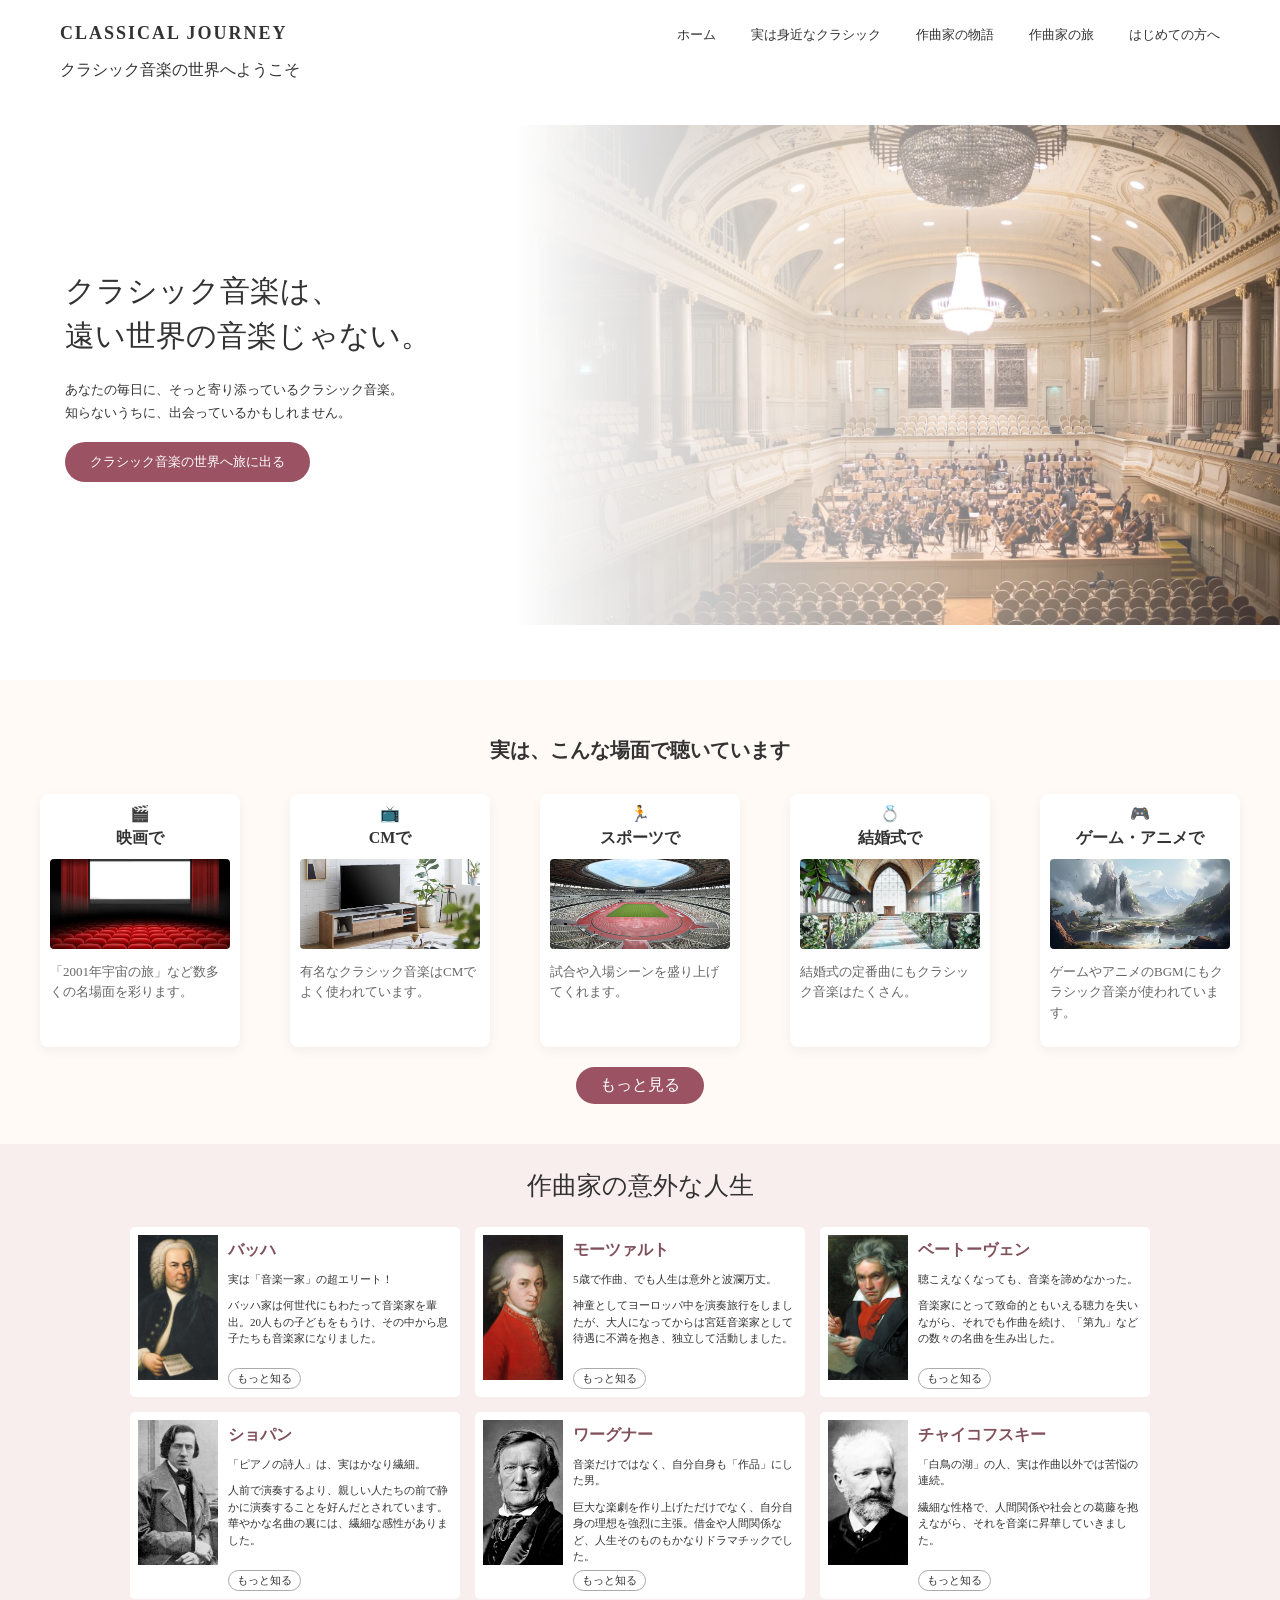
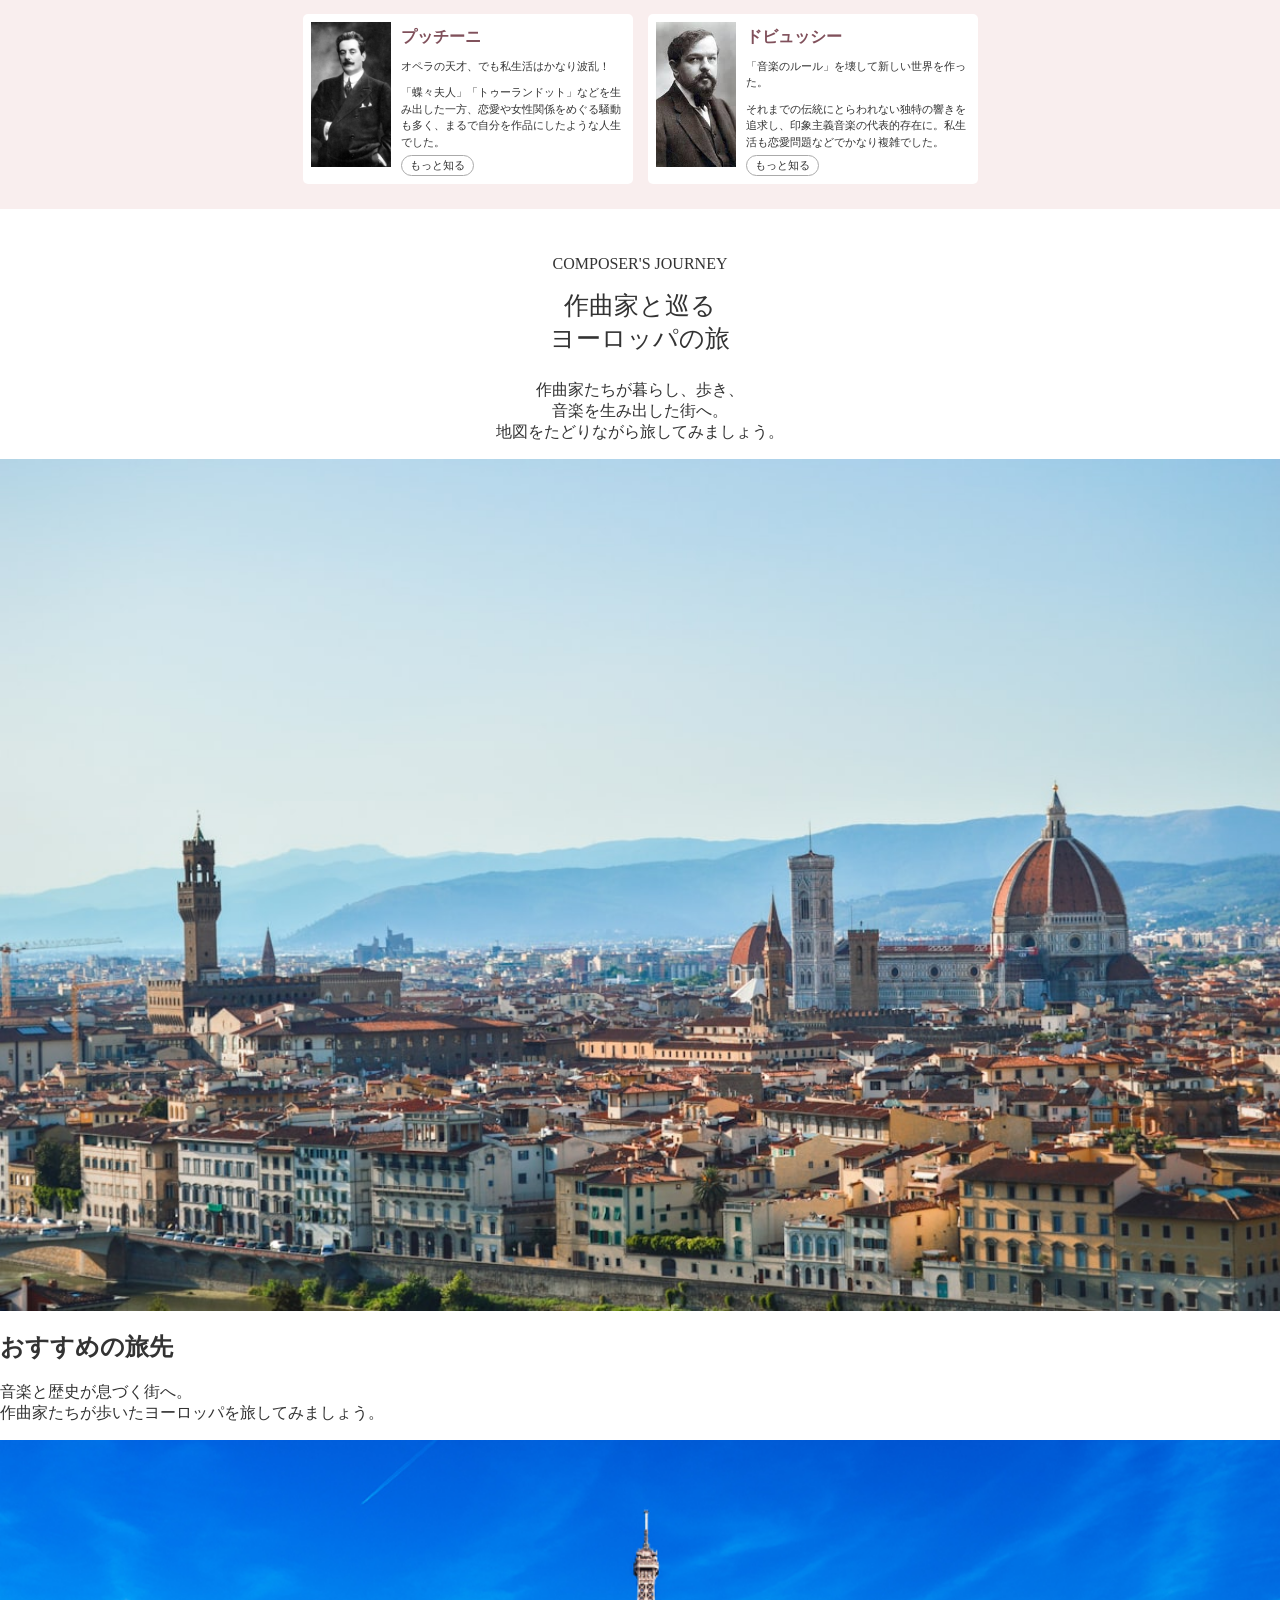
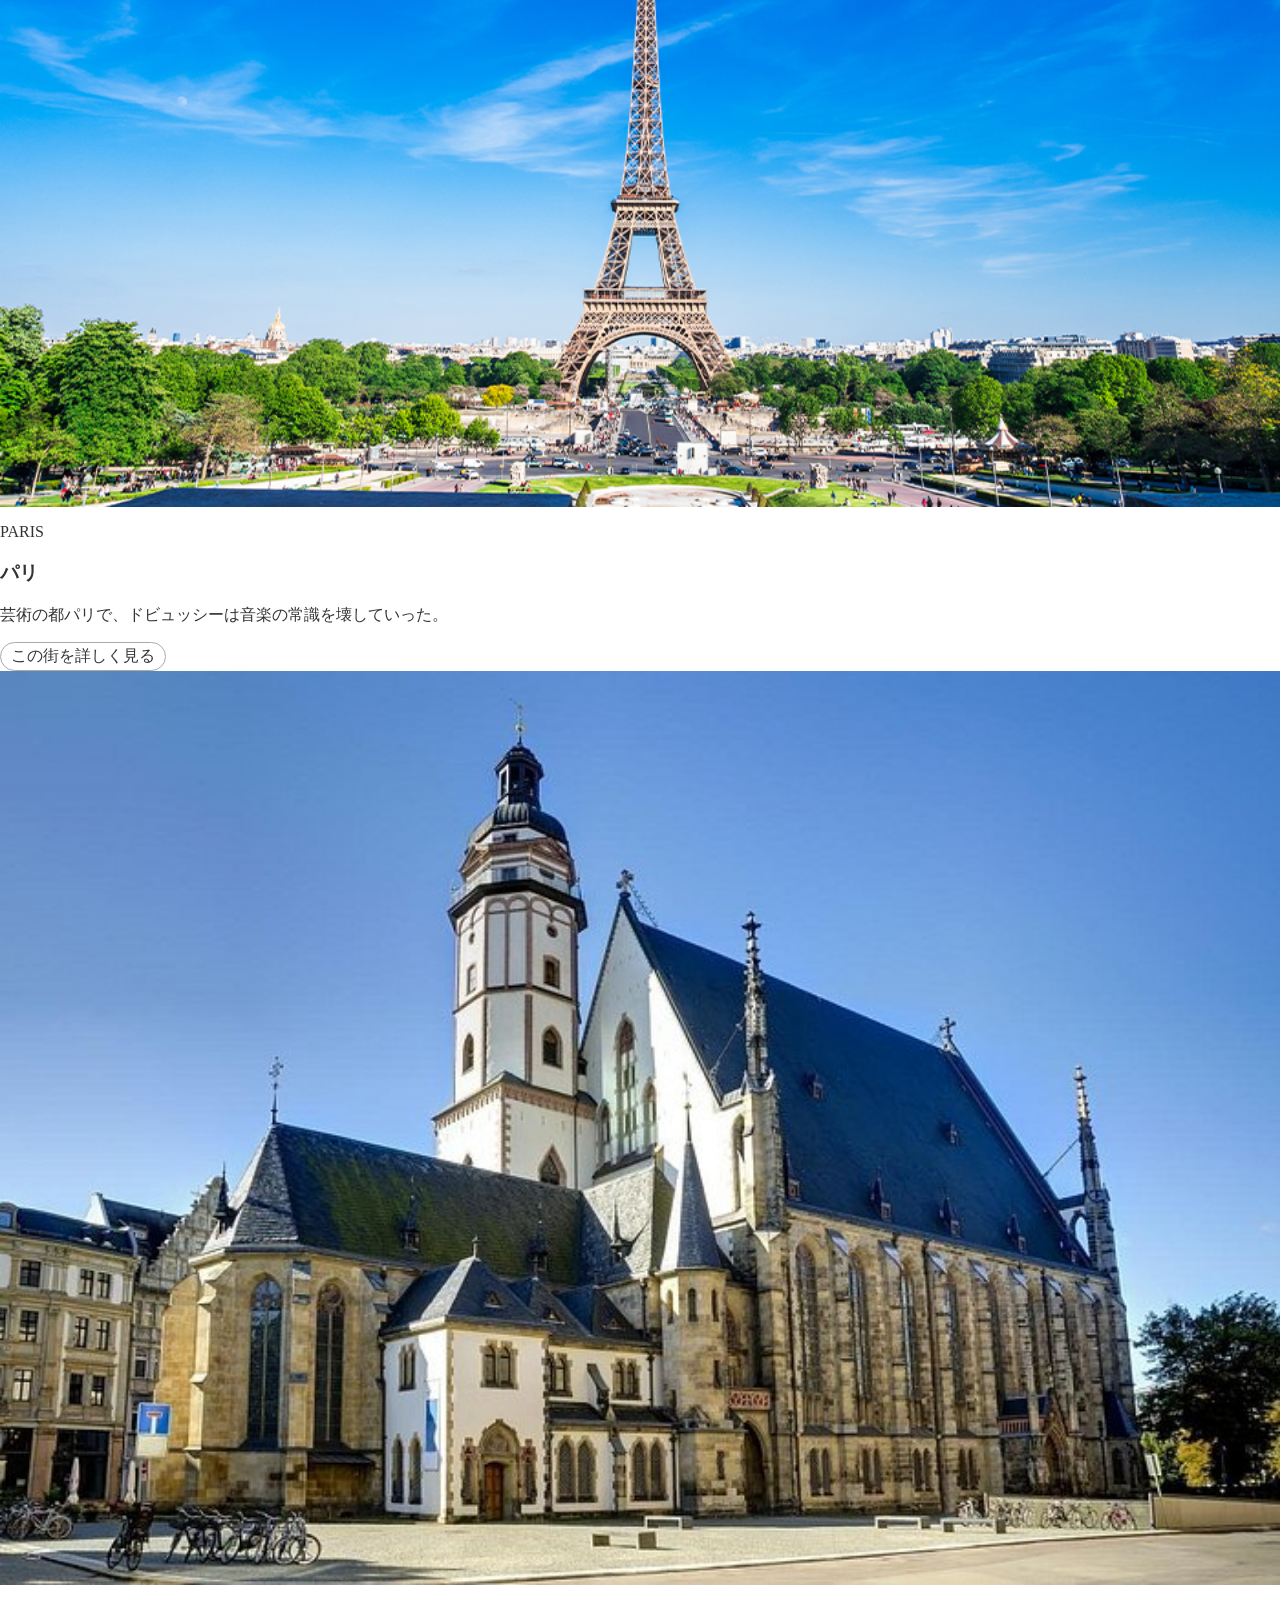
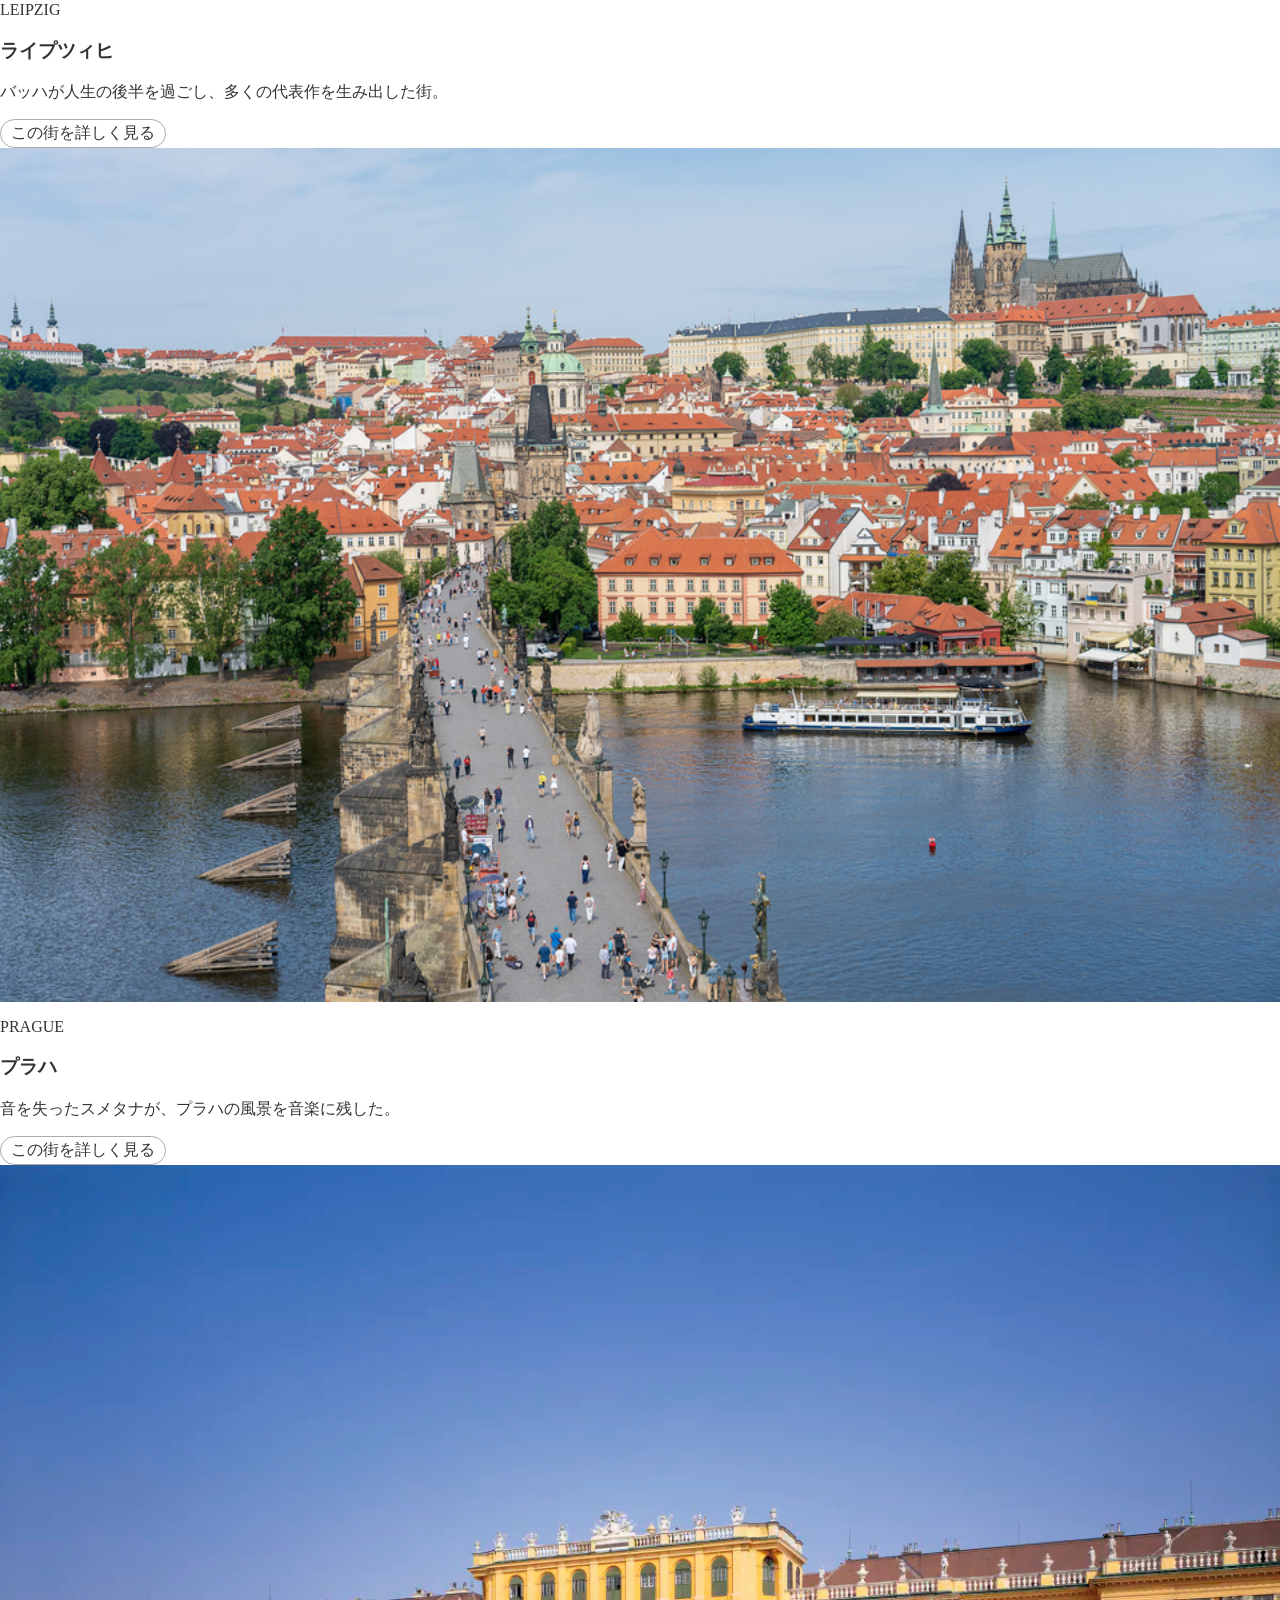
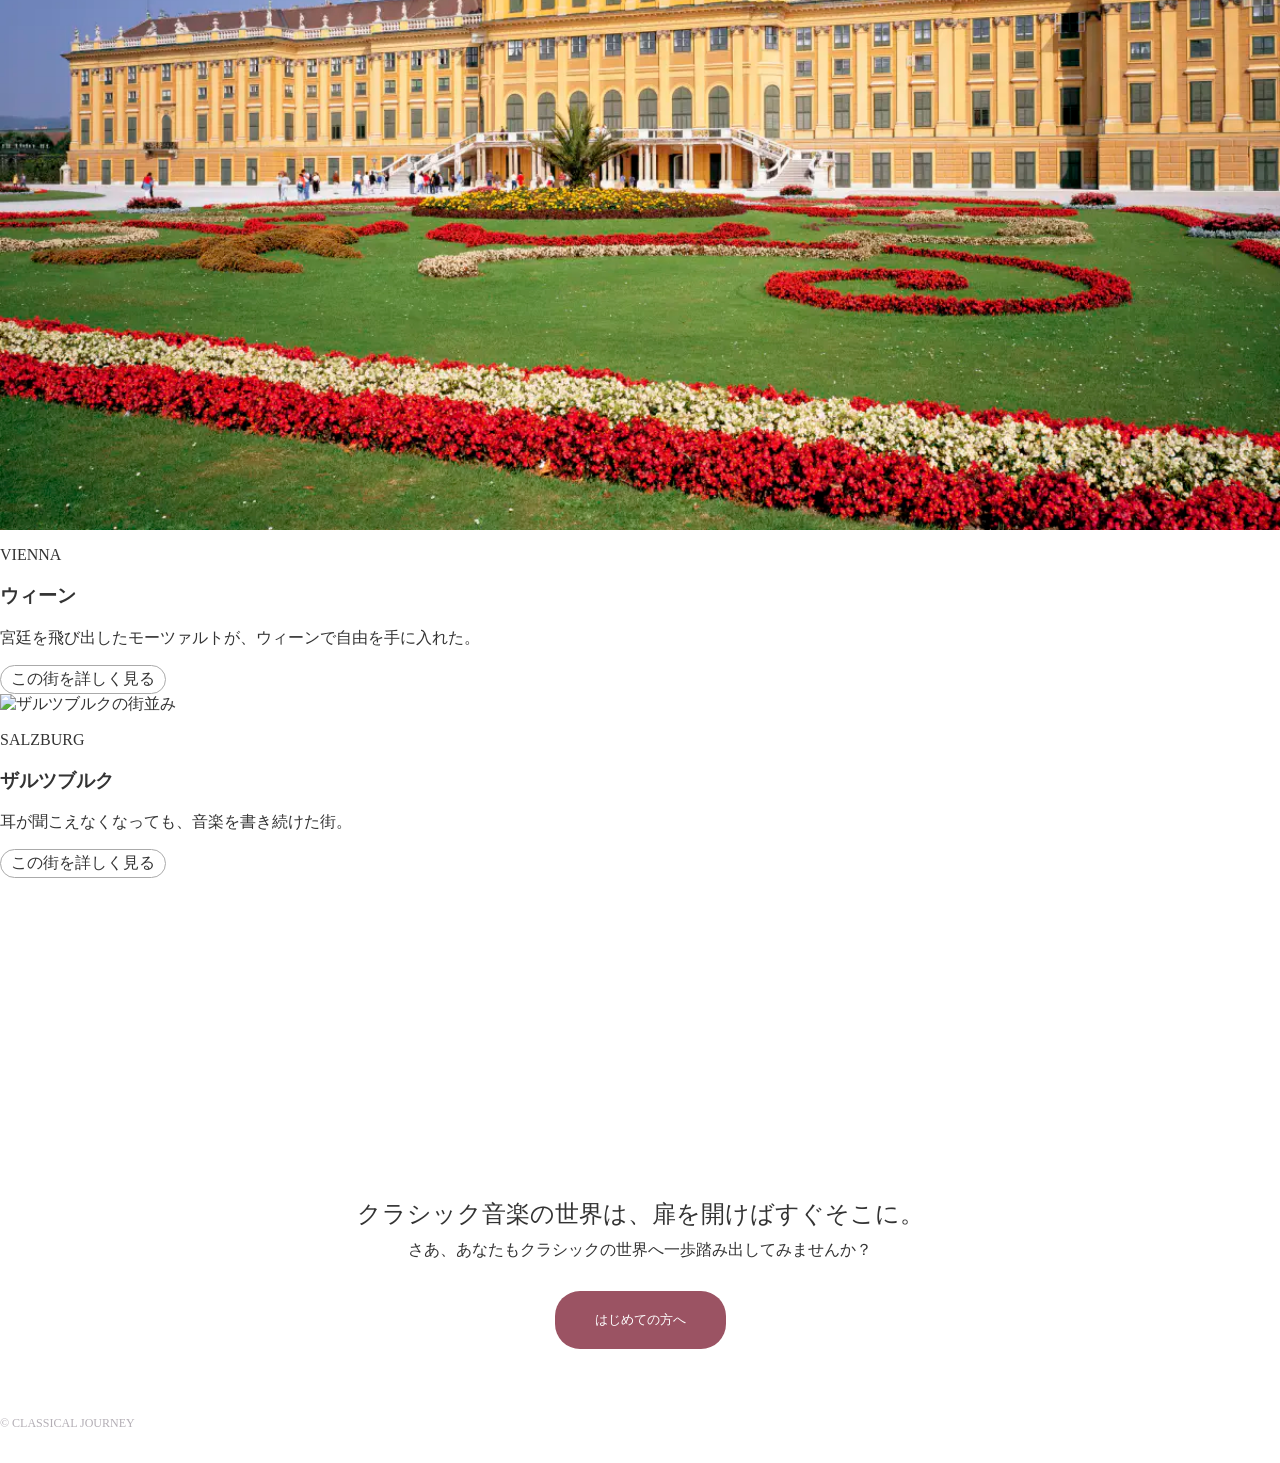
==== index.html @ 16505d79 "作曲家と巡るヨーロッパの旅画像挿入" ====
<!DOCTYPE html>
<html lang="ja">

<head>
  <meta charset="utf-8">
  <title>CLASSICAL JOURNEY</title>
  <link rel="stylesheet" href="stylesheet.css">
</head>

<body>
 
<header>
  <div class="logo">
    <h1>CLASSICAL JOURNEY</h1>
    <p>クラシック音楽の世界へようこそ</p>
  </div>

  <nav>
    <ul>
      <li>ホーム</li>
      <li>実は身近なクラシック</li>
      <li>作曲家の物語</li>
      <li>作曲家の旅</li>
      <li>はじめての方へ</li>
    </ul>
  </nav>
</header>
 
<main>
  <section class="hero">
    <div class="hero-content">
      <div class="hero-text">
        <h2>クラシック音楽は、<br>遠い世界の音楽じゃない。</h2>
        <p>あなたの毎日に、そっと寄り添っているクラシック音楽。<br>知らないうちに、出会っているかもしれません。</p>
        <button>クラシック音楽の世界へ旅に出る</button>
      </div>
      <img src="image/orchestra.jpg" alt="クラシックのイメージ画像" class="hero-image">
    </div>
  </section>
</main>

<section class="scene-section">
  <h2 class="section-title">実は、こんな場面で聴いています</h2>
  <div class="card-container">
    <div class="scene-card">
      <div class="card-icon">🎬</div>
      <h3 class="card-title">映画で</h3>
      <img src="image/movie.jpg" alt="映画の画像" class="card-img">
      <p class="card-text">「2001年宇宙の旅」など数多くの名場面を彩ります。</p>
    </div>

    <div class="scene-card">
      <div class="card-icon">📺</div>
      <h3 class="card-title">CMで</h3>
      <img src="image/cm.jpg" alt="CMの画像" class="card-img">
      <p class="card-text">有名なクラシック音楽はCMでよく使われています。</p>
    </div>

    <div class="scene-card">
      <div class="card-icon">🏃</div>
      <h3 class="card-title">スポーツで</h3>
      <img src="image/sports.jpg" alt="スポーツの画像" class="card-img">
      <p class="card-text">試合や入場シーンを盛り上げてくれます。</p>
    </div>

    <div class="scene-card">
      <div class="card-icon">💍</div>
      <h3 class="card-title">結婚式で</h3>
      <img src="image/wedding.jpg" alt="結婚式の画像" class="card-img">
      <p class="card-text">結婚式の定番曲にもクラシック音楽はたくさん。</p>
    </div>

    <div class="scene-card">
      <div class="card-icon">🎮</div>
      <h3 class="card-title">ゲーム・アニメで</h3>
      <img src="image/game.jpg" alt="ゲームの画像" class="card-img">
      <p class="card-text">ゲームやアニメのBGMにもクラシック音楽が使われています。</p>
    </div>
  </div>

  <div class="more-button">
    <a href="#">もっと見る</a>
  </div>
</section>

<section class="composer">
  <h2>作曲家の意外な人生</h2>
  <div class="composer-list">
    <div class="composer-card">
      <img src="image/J.S.Bach.jpg" alt="バッハ">
      <div class="composer-text">
        <h3>バッハ</h3>
        <p>実は「音楽一家」の超エリート！</p>
        <p>バッハ家は何世代にもわたって音楽家を輩出。20人もの子どもをもうけ、その中から息子たちも音楽家になりました。</p>
        <a href="#" class="btn">もっと知る</a>
      </div>
    </div>

    <div class="composer-card">
      <img src="image/mozart.jpg" alt="モーツァルト">
      <div class="composer-text">
        <h3>モーツァルト</h3>
        <p>5歳で作曲、でも人生は意外と波瀾万丈。</p>
        <p>神童としてヨーロッパ中を演奏旅行をしましたが、大人になってからは宮廷音楽家として待遇に不満を抱き、独立して活動しました。</p>
        <a href="#" class="btn">もっと知る</a>
      </div>
    </div>

    <div class="composer-card">
      <img src="image/beethoven.jpg" alt="ベートーヴェン">
      <div class="composer-text">
        <h3>ベートーヴェン</h3>
        <p>聴こえなくなっても、音楽を諦めなかった。</p>
        <p>音楽家にとって致命的ともいえる聴力を失いながら、それでも作曲を続け、「第九」などの数々の名曲を生み出した。</p>
        <a href="#" class="btn">もっと知る</a>
      </div>
    </div>

    <div class="composer-card">
      <img src="image/chopin.jpg" alt="ショパン">
      <div class="composer-text">
        <h3>ショパン</h3>
        <p>「ピアノの詩人」は、実はかなり繊細。</p>
        <p>人前で演奏するより、親しい人たちの前で静かに演奏することを好んだとされています。華やかな名曲の裏には、繊細な感性がありました。</p>
        <a href="#" class="btn">もっと知る</a>
      </div>
    </div>

    <div class="composer-card">
      <img src="image/wagner.jpg" alt="ワーグナー">
      <div class="composer-text">
        <h3>ワーグナー</h3>
        <p>音楽だけではなく、自分自身も「作品」にした男。</p>
        <p>巨大な楽劇を作り上げただけでなく、自分自身の理想を強烈に主張。借金や人間関係など、人生そのものもかなりドラマチックでした。</p>
        <a href="#" class="btn">もっと知る</a>
      </div>
    </div>

    <div class="composer-card">
      <img src="image/tchaikovsky.jpg" alt="チャイコフスキー">
      <div class="composer-text">
        <h3>チャイコフスキー</h3>
        <p>「白鳥の湖」の人、実は作曲以外では苦悩の連続。</p>
        <p>繊細な性格で、人間関係や社会との葛藤を抱えながら、それを音楽に昇華していきました。</p>
        <a href="#" class="btn">もっと知る</a>
      </div>
    </div>

    <div class="composer-card">
      <img src="image/puccini.jpg" alt="プッチーニ">
      <div class="composer-text">
        <h3>プッチーニ</h3>
        <p>オペラの天才、でも私生活はかなり波乱！</p>
        <p>「蝶々夫人」「トゥーランドット」などを生み出した一方、恋愛や女性関係をめぐる騒動も多く、まるで自分を作品にしたような人生でした。</p>
        <a href="#" class="btn">もっと知る</a>
      </div>
    </div>

    <div class="composer-card">
      <img src="image/debussy.jpg" alt="ドビュッシー">
      <div class="composer-text">
        <h3>ドビュッシー</h3>
        <p>「音楽のルール」を壊して新しい世界を作った。</p>
        <p>それまでの伝統にとらわれない独特の響きを追求し、印象主義音楽の代表的存在に。私生活も恋愛問題などでかなり複雑でした。</p>
        <a href="#" class="btn">もっと知る</a>
      </div>
    </div>
  </div>
</section>

<section id ="journey" class="journey">
  <div class="journey-heading">
    <p class="section-label">COMPOSER'S JOURNEY</p>
    <h2>作曲家と巡る<br>ヨーロッパの旅</h2>
    <p class="journey-introduction">作曲家たちが暮らし、歩き、<br>音楽を生み出した街へ。<br>地図をたどりながら旅してみましょう。</p>
  </div>
</section>

<section class="recommend">
  <div class="recommend-heading">
    <div class="heading-decoration">
      <img src="image/europe.jpg" alt="ヨーロッパの街並み">
      <h2>おすすめの旅先</h2>
      <p class="section-description">音楽と歴史が息づく街へ。<br>作曲家たちが歩いたヨーロッパを旅してみましょう。</p>
    </div>
  </div>
</section>

<section class="destination-cards">
  <div class="travel-card">
    <div class="travel-image">
      <img src="image/paris.jpg" alt="パリの街並み">
      <div class="travel-content">
        <p class="city-en">PARIS</p>
        <h3>パリ</h3>
        <p class="travel-description">芸術の都パリで、ドビュッシーは音楽の常識を壊していった。</p>
        <a href="#" class="btn">この街を詳しく見る</a>
      </div>
    </div>
  </div>

  <div class="travel-card">
    <div class="travel-image">
      <img src="image/leipzig.jpg" alt="ライプツィヒの街並み">
      <div class="travel-content">
        <p class="city-en">LEIPZIG</p>
        <h3>ライプツィヒ</h3>
        <p class="travel-description">バッハが人生の後半を過ごし、多くの代表作を生み出した街。</p>
        <a href="#" class="btn">この街を詳しく見る</a>
      </div>
    </div>
  </div>

  <div class="travel-card">
    <div class="travel-image">
      <img src="image/prague.jpg" alt="プラハの街並み">
      <div class="travel-content">
        <p class="city-en">PRAGUE</p>
        <h3>プラハ</h3>
        <p class="travel-description">音を失ったスメタナが、プラハの風景を音楽に残した。</p>
        <a href="#" class="btn">この街を詳しく見る</a>
      </div>
    </div>
  </div>

  <div class="travel-card">
    <div class="travel-image">
      <img src="image/vienna.jpg" alt="ウィーンの街並み">
      <div class="travel-content">
        <p class="city-en">VIENNA</p>
        <h3>ウィーン</h3>
        <p class="travel-description">宮廷を飛び出したモーツァルトが、ウィーンで自由を手に入れた。</p>
        <a href="#" class="btn">この街を詳しく見る</a>
      </div>
    </div>
  </div>

  <div class="travel-card">
    <div class="travel-image">
      <img src="image/salzburg.jpg" alt="ザルツブルクの街並み">
      <p class="city-en">SALZBURG</p>
      <h3>ザルツブルク</h3>
      <p class="travel-description">耳が聞こえなくなっても、音楽を書き続けた街。</p>
      <a href="#" class="btn">この街を詳しく見る</a>
    </div>
  </div>
</section>


<section class="last-message">
  <h2>クラシック音楽の世界は、扉を開けばすぐそこに。</h2>
  <p>さあ、あなたもクラシックの世界へ一歩踏み出してみませんか？</p>
  <button>はじめての方へ</button>
</section>

<footer>
  <p>©︎ CLASSICAL JOURNEY</p>
</footer>
</body>
</html>
---- stylesheet.css ----
* {
  box-sizing: border-box;
}

body {
  margin: 0;
  color: #333;
  font-family: "Yu Mincho","Hiragino Mincho ProN",serif;
  background-color:#fff;
}

img {
  width: 100%;
  display: block;
}

bottom {
  cursor: pointer;
  font-family: inherit;
}

header {
  height: 70px;
  padding: 0 60px;
  display: flex;
  align-items: center;
  justify-content: space-between;
  background-color: #fff;
  }

.logo h1 {
  margin: 0;
  padding-top: 50px;
  font-size: 18px;
  letter-spacing: 2px;
  }


.logp p {
  margin: 3px 0 0;
  font-size: 10px;
}

nav ul {
  display: flex;
  gap: 35px;
  margin: 0;
  padding: 0;
  list-style: none;
}

nav li {
  font-size: 13px;
}

.hero {
  min-height: 290px;
  padding: 55px 65px;
  background-image: url("orchestra.jpg");
  background-size: cover;
  background-position: center;
}

.hero-content {
  display: flex;
  align-items: center;
  gap: 30px;
}

.hero-text {
  flex: 0 0 420px;
}

.hero-image {
  width: 920px;
  height: 500px;
  flex-shrink: 0;
  object-fit: cover;
  /* 四角形に戻す */
  -webkit-mask-image: linear-gradient(to left, rgba(0,0,0,1), rgba(0,0,0,0));
  mask-image: linear-gradient(to left, rgba(0,0,0,1), rgba(0,0,0,0));
}

.hero-text h2 {
  margin: 0 0 20px;
  font-size: 30px;
  line-height: 1.5;
  font-weight: normal;
}

.hero-text p {
  font-size: 13px;
  line-height: 1.8;
}

.hero button {
  margin-top: 5px;
  padding: 11px 25px;
  border: none;
  border-radius: 25px;
  color: white;
  background-color: #9b5363;
}

.section-title{
  text-align: center;
}

.scene-section {
  background-color: #fffaf5;
  padding: 40px 20px;
  text-align: center;
}

.section-title {
  font-size: 20px;
  color: #333;
  margin-bottom: 30px;
}

.btn {
  padding: 3px 10px;
  color: #333;
  display: inline-block;
  border: 1px solid #aaa;
  border-radius: 20px;
  background-color: white;
  text-decoration: none;
  cursor: pointer;
}

.card-container {
  writing-mode: horizontal-tb;
  display: flex;
  justify-content: space-between;
  gap: 15px;
  max-width: 1200px;
  margin: 0 auto 0 auto;
}

.scene-card {
  background-color: #ffffff;
  border-radius: 8px;
  padding: 10px;
  margin-bottom: 0;
  box-sizing: border-box;
  box-shadow: 0 4px 12px rgba(0,0,0,0.05);
  flex: 1;
  max-width: 200px;
  text-align: center;
}

.card-img {
  height: 90px;
  object-fit: cover;
  border-radius: 4px;
  margin: 10px 0;
}

.card-title {
  font-size: 16px;
  font-weight: bold;
  color: #333333;
  margin: 5px 0;
}

.card-text {
  font-size: 13px;
  color: #666666;
  text-align: left;
  line-height: 1.6;
}

.more-button {
  text-align: center;
  margin-top: 20px;
}

.more-button a {
  display: inline-block;
  padding: 8px 24px;
  color: white;
  background-color: #9b5363;
  border-radius: 20px;
  text-decoration: none;
  cursor: pointer;
}

.composer {
  padding: 25px 30px;
  background-color: #f9eeee;
}

.composer h2 {
  margin: 0 0 25px;
  text-align: center;
  font-size: 25px;
  font-weight: normal;
}

.composer-list {
  display: flex;
  justify-content: center;
  gap: 15px;
  flex-wrap: wrap;
}

.composer-card {
  width: 330px;
  min-height: 170px;
  padding: 8px;
  display: flex;
  gap: 10px;
  background-color: white;
  border-radius: 5px;
  box-sizing: border-box;
}

.composer-text {
  flex: 1;
  min-width: 0;
  display: flex;
  flex-direction: column;
}

.composer-text .btn {
  margin-top: auto;
  padding: 2px 8px;
  font-size: 11px;
  width: fit-content;
}

.composer-card img {
  width: 80px;
  height: 145px;
  object-fit: cover; 
  flex-shrink: 0; 
}

.composer-card h3 {
  margin: 5px 0;
  color: #80505b;
  font-size: 16px;
}

.composer-card p {
  margin: 5px 0;
  font-size: 11px;
  line-height: 1.5;
}

.journey-card{
  width: 220px;
  height:120px;
  object-fit: cover;
  display: block;
  margin: 0 auto 10px;
  border-radius: 50%;
}

.journey-list {
  display: flex;
  justify-content: center;
  gap: 15px;
  flex-wrap: wrap;
}

.composer-card button {
  padding: 5px 15px;
  border: 1px solid #aaa;
  border-radius: 20px;
  background-color: white;
  cursor: pointer;
}

.journey-list {
  display: flex;
  gap: 20px;
  flex-wrap: wrap;
  justify-content: center;
}

.journey-card {
  width: 220px;
  padding: 12px;
  border-radius: 0;
  background: transparent;
  text-align: center;
  box-shadow: none;
}

.journey {
  text-align: center;
  padding-top: 30px;
}

.journey h2 {
  font-size: 25px;
  font-weight: normal;
  margin: 0 0 25px;
}

.journey-card h3 {
  font-size: 12px;
  font-weight: normal;
  margin: 0 0 8px;
}

.journey-img {
  width: 180px;
  height: 180px;
  object-fit: cover;
  border-radius: 50%;
  border: 3px solid #caa98b;
  display: block;
  margin:0 auto 12px;
}

.last-message {
  min-height: 160px;
  padding: 200px 60px 25px;
  margin-top: 120px;
  display: flex;
  flex-direction: column;
  align-items: center;
  justify-content: center;
  gap: 10px;
}

.last-message h2 {
  margin: 0;
  font-size: 24px;
  font-weight: normal;
  text-align: center;
}

.last-message p {
  margin: 0;
  font-size: 16px;
  text-align: center;
}

.last-message button {
  margin-top: 20px;
  padding: 20px 40px;
  border: none;
  border-radius: 25px;
  color: white;
  background-color: #9b5363;
  cursor: pointer;
}

footer img {
  width: 125px;
}

footer p {
  color: #b3aeb5;
  font-size: 12px;
}

footer {
  padding-top: 30px;
  padding-bottom: 20px;
}

.clear {
  clear: left;
}
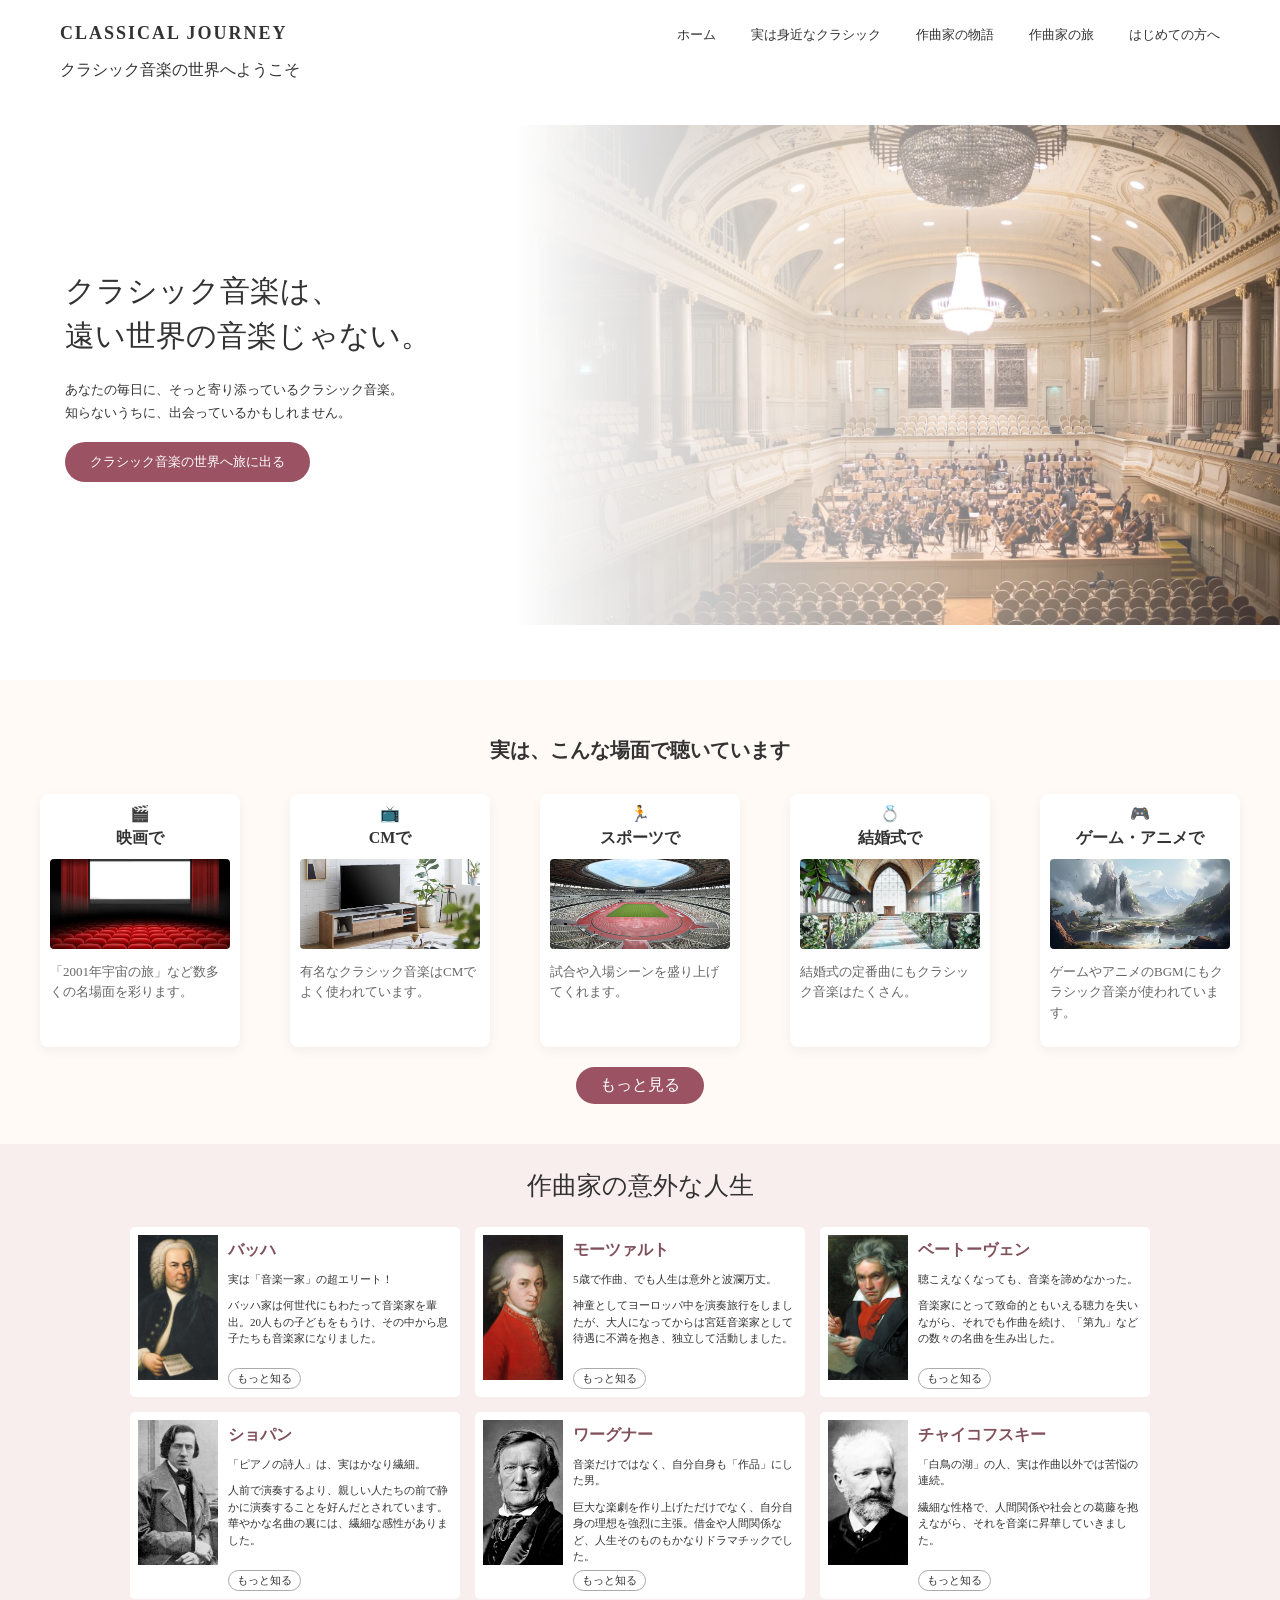
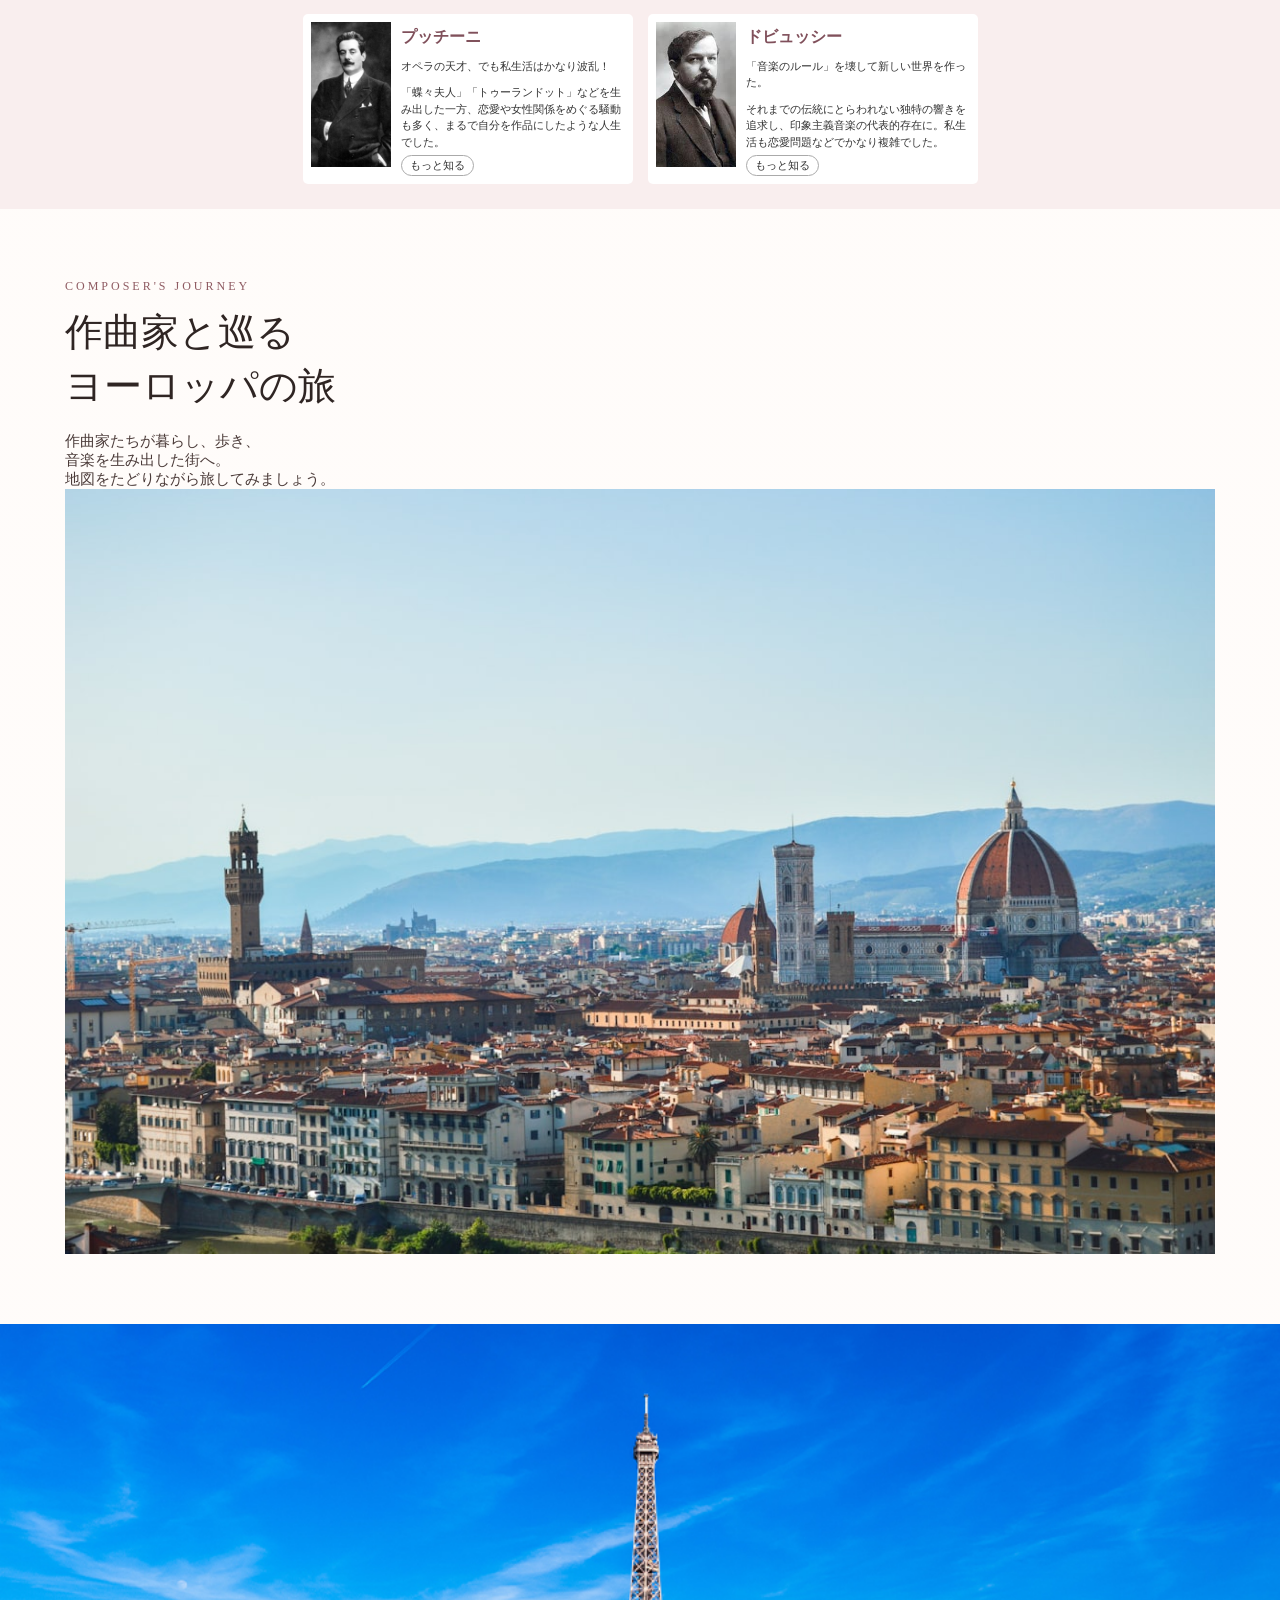
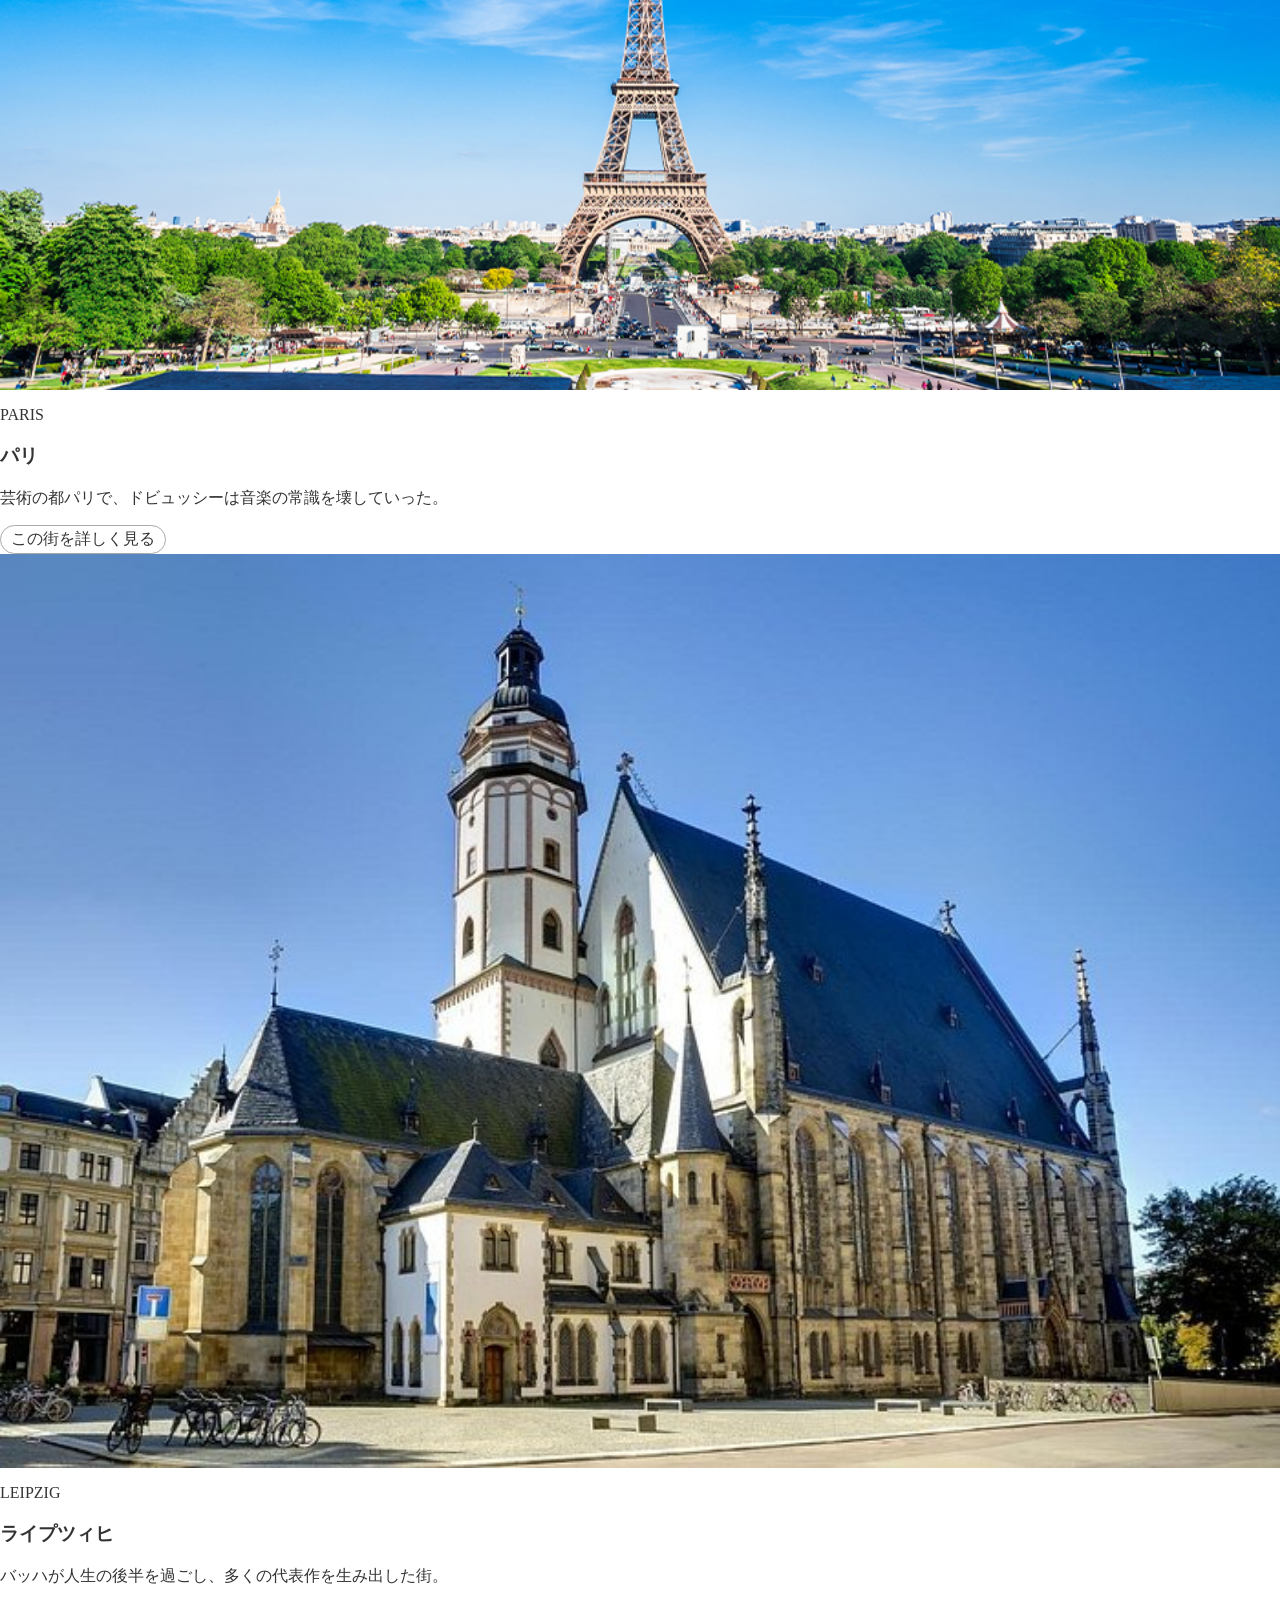
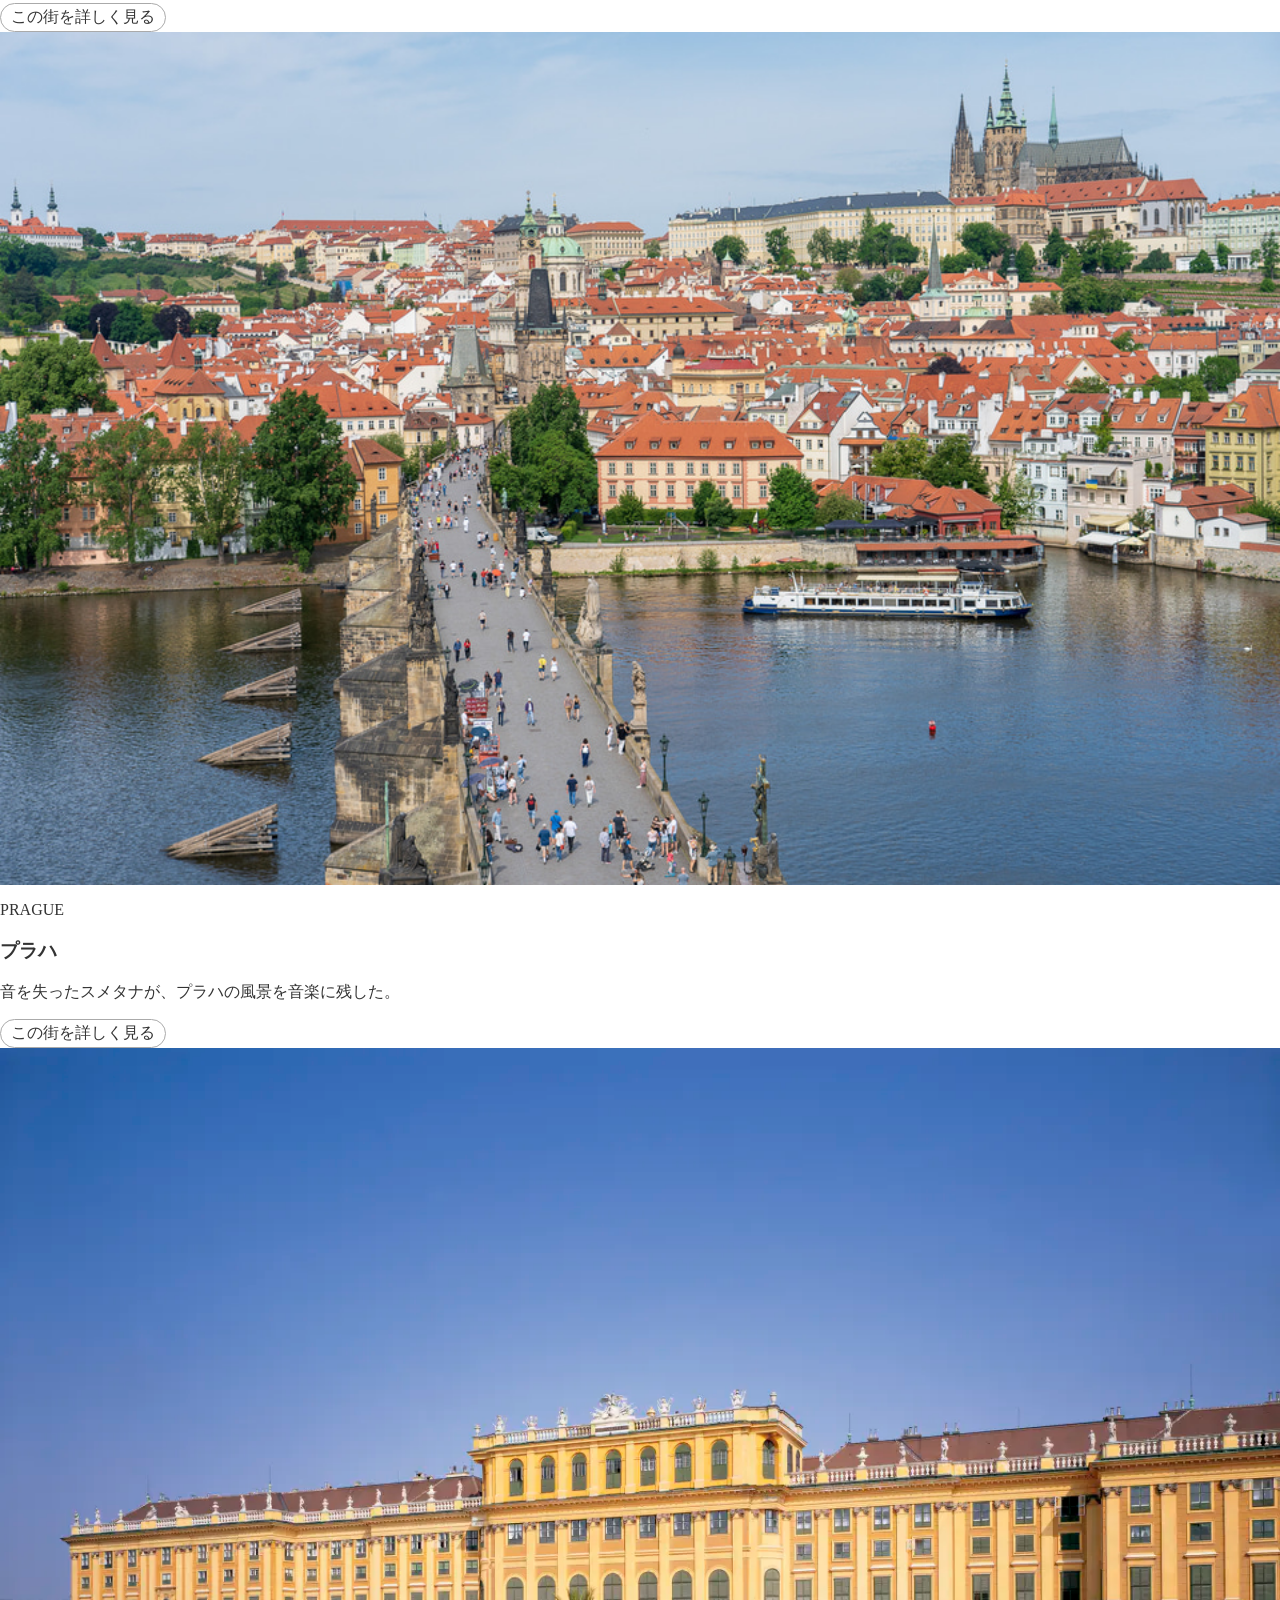
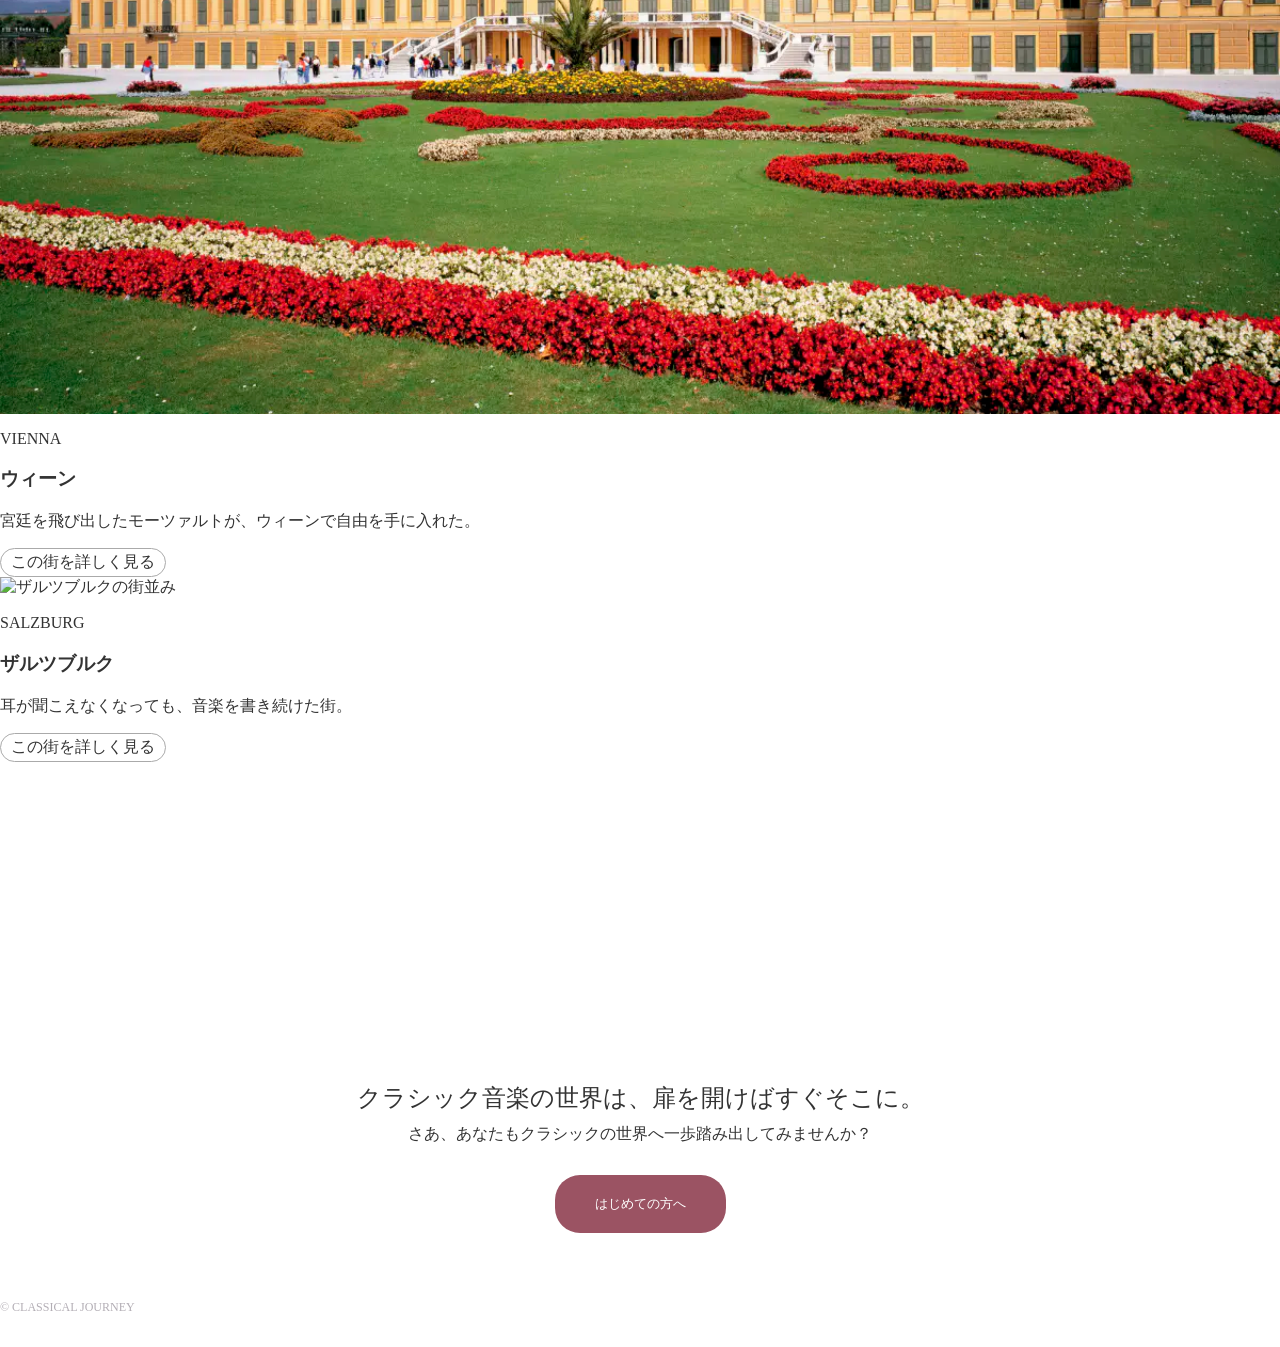
==== commit 63a2e807: "作曲家と巡るヨーロッパの旅CSS変更" ====
--- a/index.html
+++ b/index.html
@@ -172,18 +172,15 @@
   <div class="journey-heading">
     <p class="section-label">COMPOSER'S JOURNEY</p>
     <h2>作曲家と巡る<br>ヨーロッパの旅</h2>
-    <p class="journey-introduction">作曲家たちが暮らし、歩き、<br>音楽を生み出した街へ。<br>地図をたどりながら旅してみましょう。</p>
-  </div>
-</section>
-
-<section class="recommend">
-  <div class="recommend-heading">
-    <div class="heading-decoration">
-      <img src="image/europe.jpg" alt="ヨーロッパの街並み">
-      <h2>おすすめの旅先</h2>
-      <p class="section-description">音楽と歴史が息づく街へ。<br>作曲家たちが歩いたヨーロッパを旅してみましょう。</p>
-    </div>
-  </div>
+    <p class="journey-introduction">
+      作曲家たちが暮らし、歩き、<br>
+      音楽を生み出した街へ。<br>
+      地図をたどりながら旅してみましょう。
+    </p>
+  </div>
+  
+  <img src="image/europe.jpg" alt="ヨーロッパの街並み">
+</div>
 </section>
 
 <section class="destination-cards">
--- a/stylesheet.css
+++ b/stylesheet.css
@@ -249,22 +249,6 @@
   line-height: 1.5;
 }
 
-.journey-card{
-  width: 220px;
-  height:120px;
-  object-fit: cover;
-  display: block;
-  margin: 0 auto 10px;
-  border-radius: 50%;
-}
-
-.journey-list {
-  display: flex;
-  justify-content: center;
-  gap: 15px;
-  flex-wrap: wrap;
-}
-
 .composer-card button {
   padding: 5px 15px;
   border: 1px solid #aaa;
@@ -273,47 +257,61 @@
   cursor: pointer;
 }
 
-.journey-list {
-  display: flex;
-  gap: 20px;
-  flex-wrap: wrap;
-  justify-content: center;
-}
-
-.journey-card {
-  width: 220px;
-  padding: 12px;
-  border-radius: 0;
-  background: transparent;
-  text-align: center;
-  box-shadow: none;
-}
-
 .journey {
-  text-align: center;
-  padding-top: 30px;
-}
-
-.journey h2 {
-  font-size: 25px;
+  position: relative;
+  padding: 70px 65px;
+  background: linear-gradient(
+    rgba(255, 248, 243,0.45),
+    rgba(255,248,243,0.45)
+  );
+}
+
+.journey-content {
+  display: flex;
+  align-items: center;
+  justify-content: space-between;
+  gap: 40px;
+  max-width: 1200px;
+  margin: 0 auto;
+}
+
+.journey-heading {
+  flex: 1;
+  position: relative;
+  z-index: 1;
+  max-width: 520px;
+}
+
+.section-label{
+  margin: 0 0 12px;
+  font-size: 12px;
+  letter-spacing: 3px;
+  color: #8f5b62;
+}
+
+.journey-heading h2 {
+  margin: 0 0 18px;
+  font-size: clamp(28px, 3vw, 42px);
+  line-height: 1.4;
   font-weight: normal;
-  margin: 0 0 25px;
-}
-
-.journey-card h3 {
-  font-size: 12px;
-  font-weight: normal;
-  margin: 0 0 8px;
-}
-
-.journey-img {
-  width: 180px;
-  height: 180px;
+  color: #2f2523;
+}
+
+.journey-introduction{
+  margin: 0;
+  font-size: 15px;
+  line-size: 1.9;
+  color: #4b3b39;
+}
+
+.journey-visual {
+  flex: 1;
+  max-width: 520px;
+  height: 360px;
   object-fit: cover;
-  border-radius: 50%;
-  border: 3px solid #caa98b;
+  border-radius: 18px;
+  box-shadow: 0 16px 30px rgba(0,0,0,0.12)
   display: block;
-  margin:0 auto 12px;
 }
 
 .last-message {
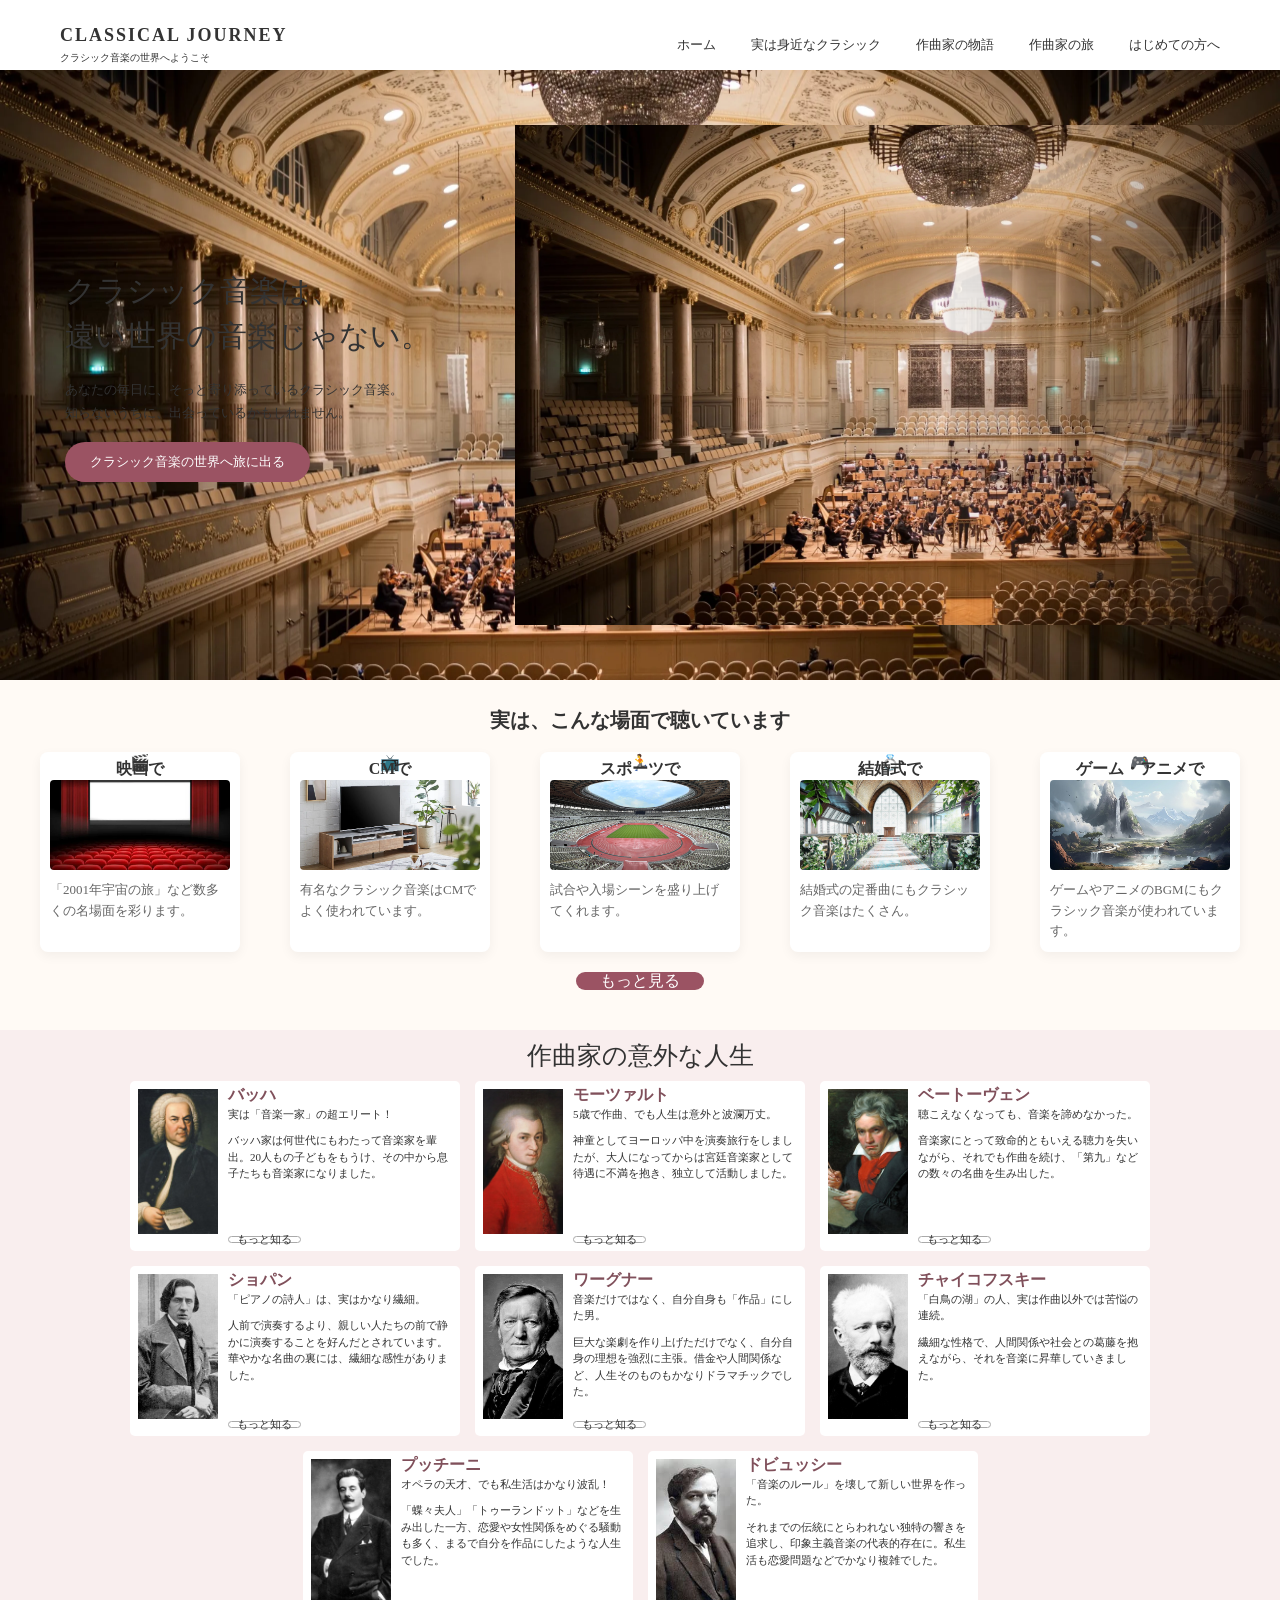
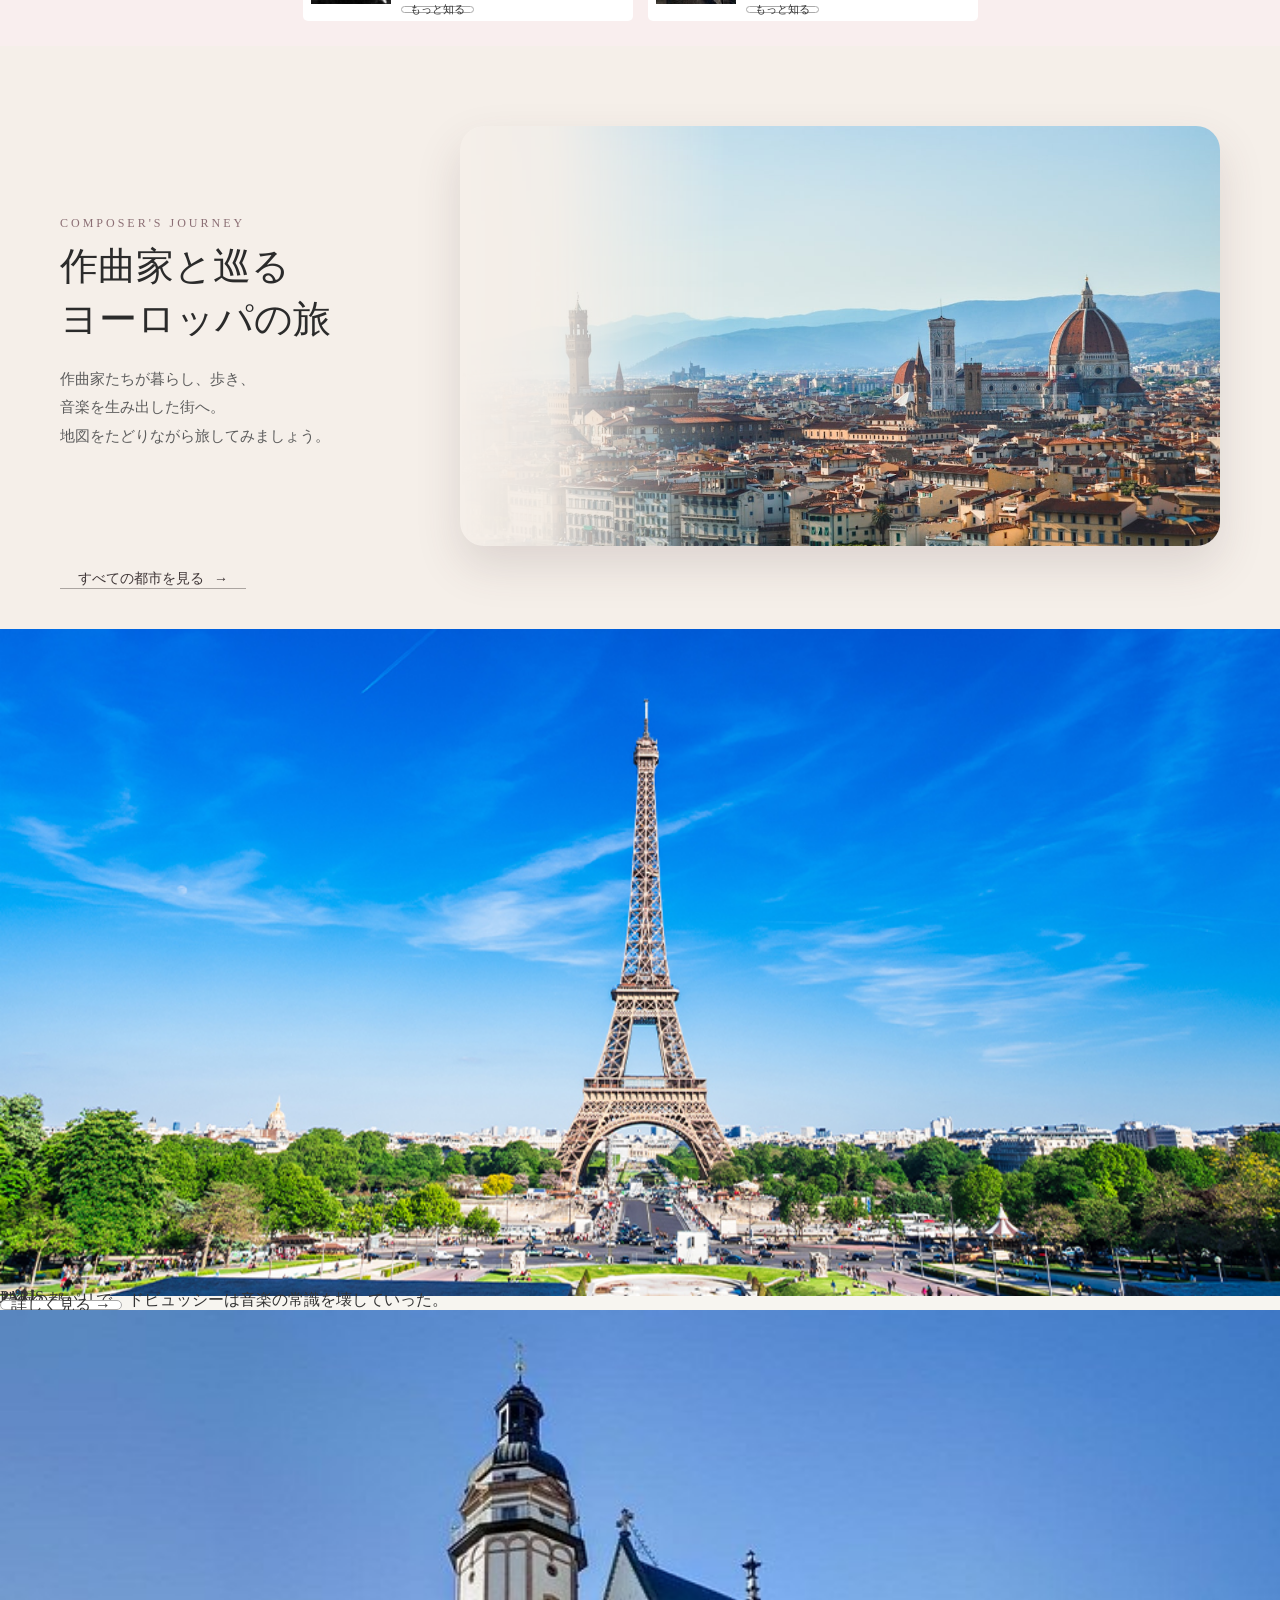
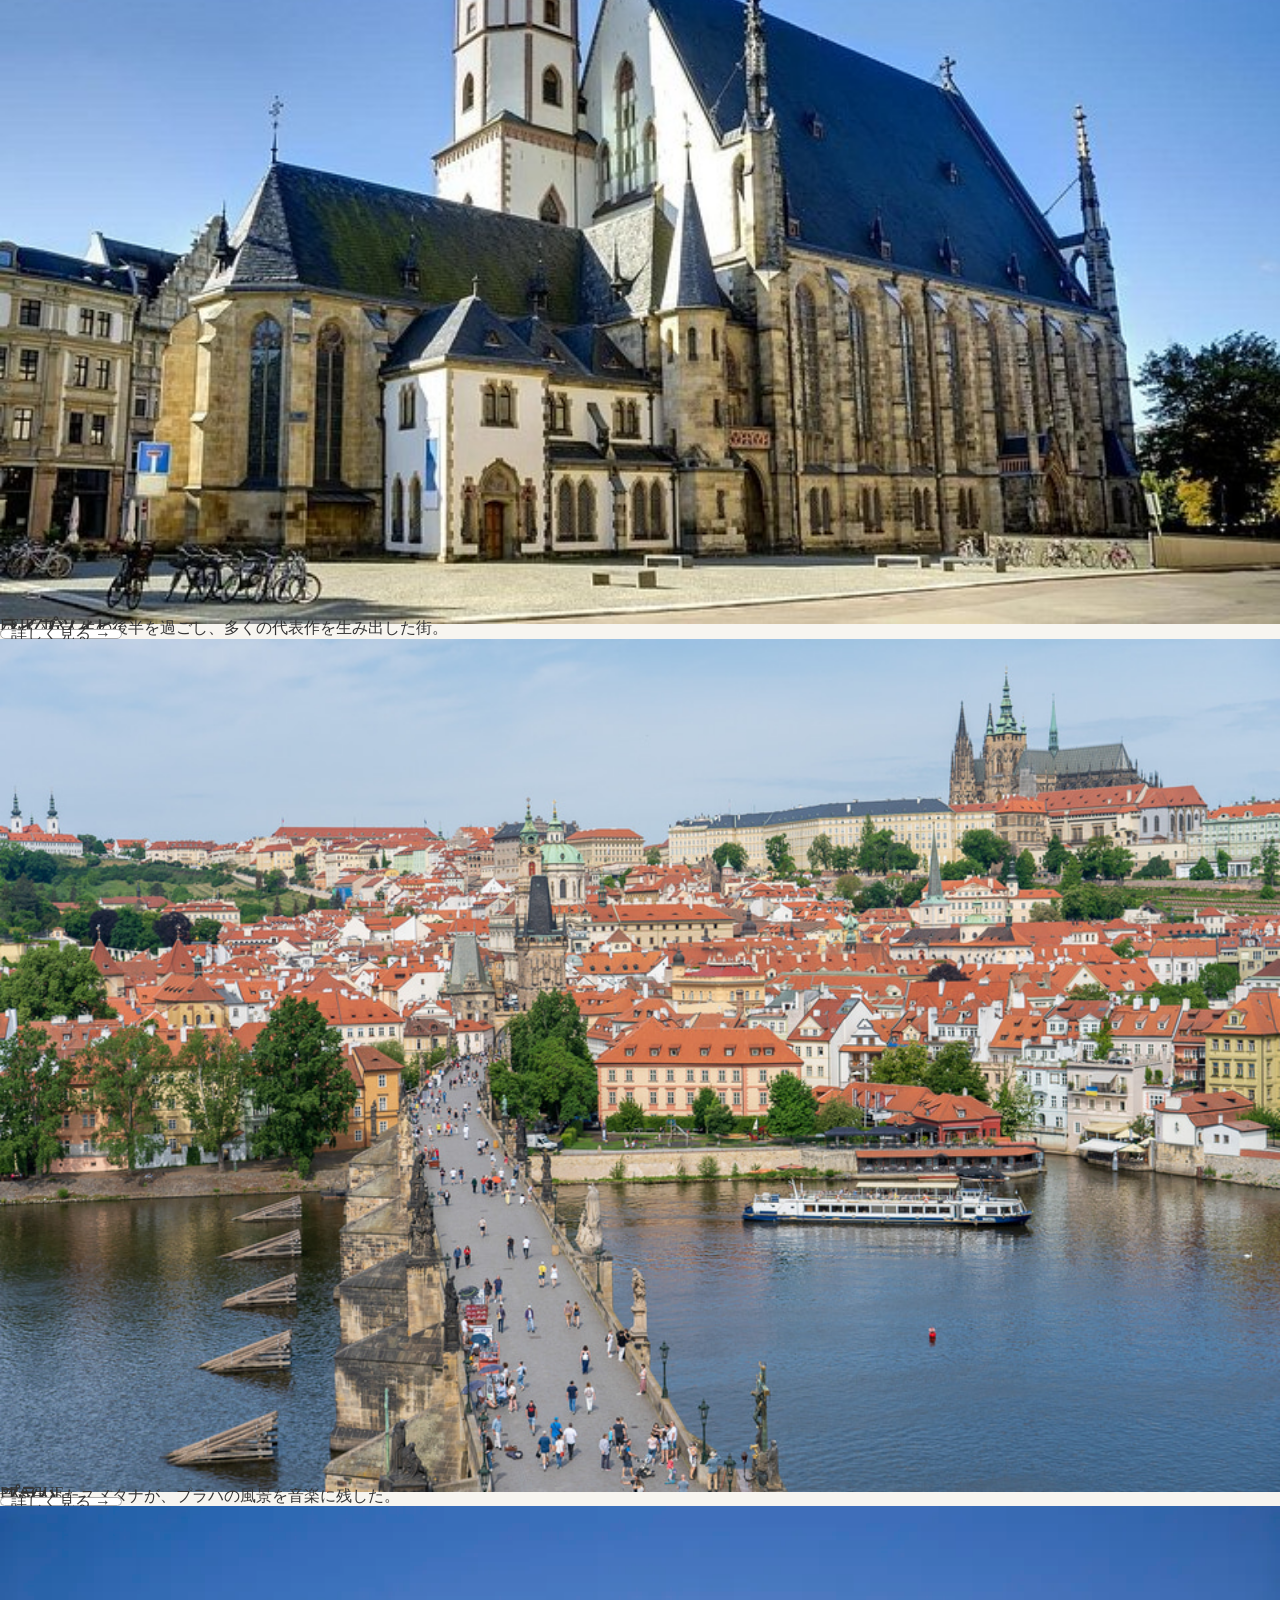
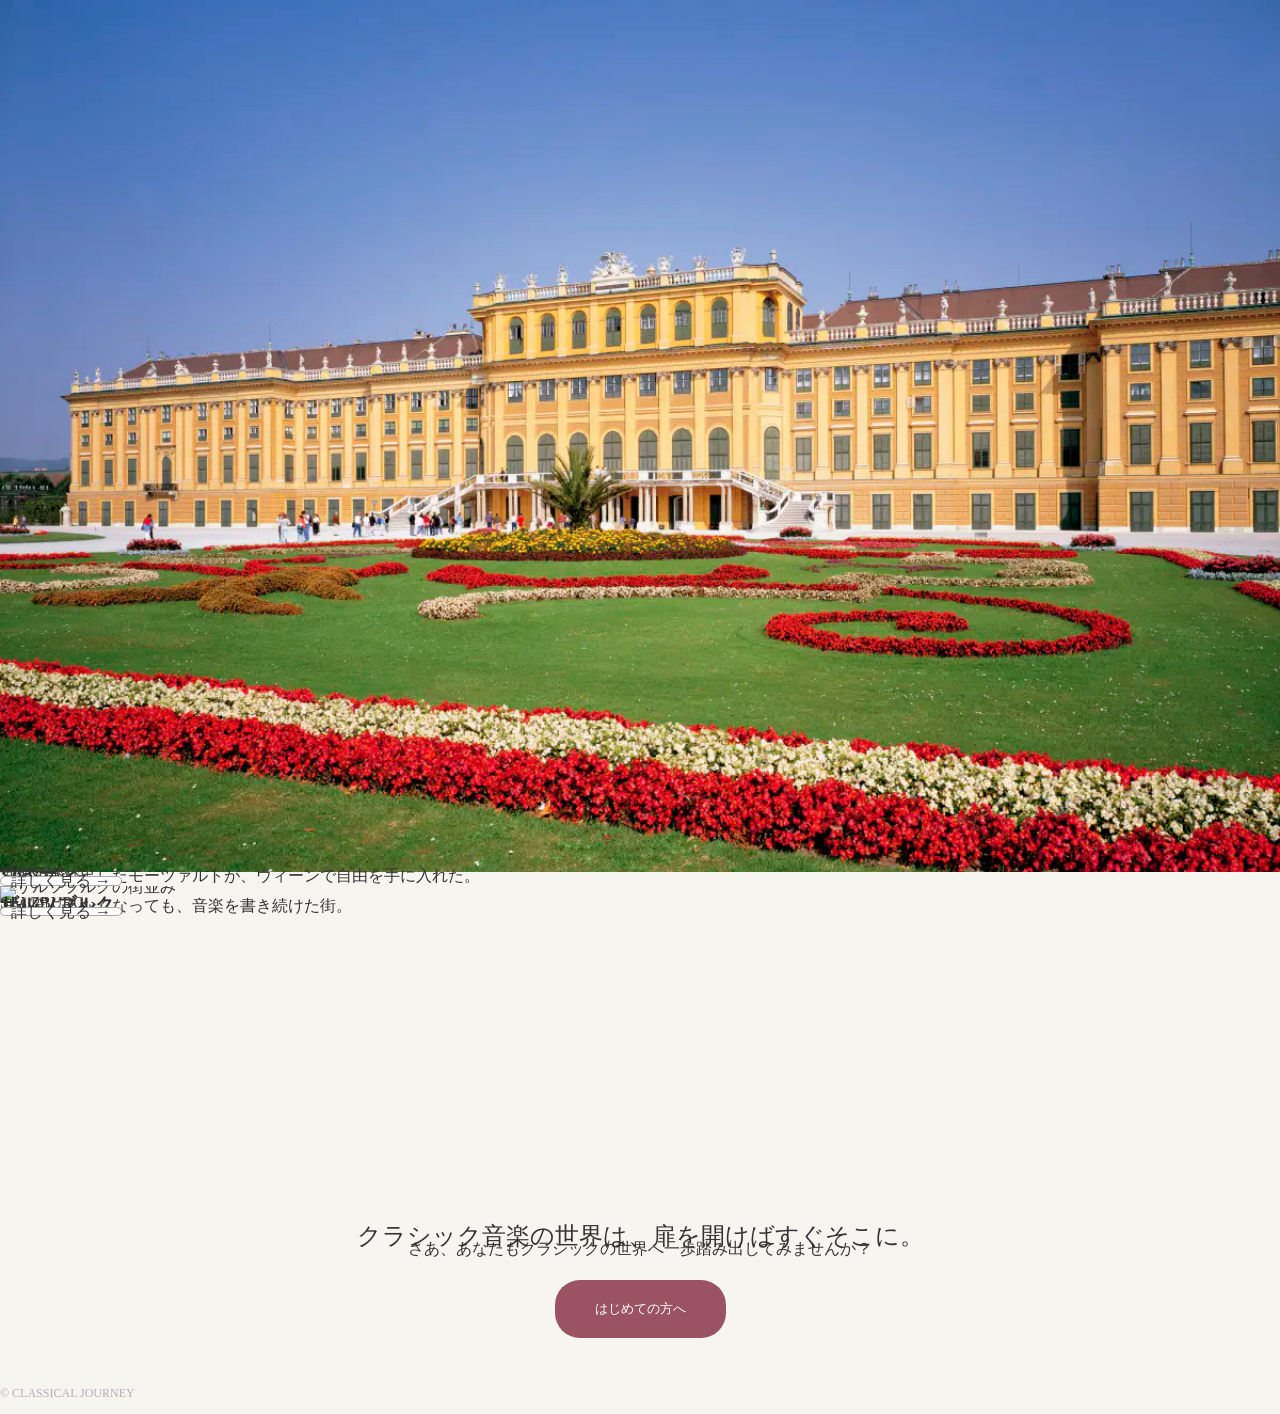
==== commit be928287: "作曲家と巡るヨーロッパの旅画像位置変更" ====
--- a/index.html
+++ b/index.html
@@ -168,19 +168,27 @@
   </div>
 </section>
 
-<section id ="journey" class="journey">
-  <div class="journey-heading">
-    <p class="section-label">COMPOSER'S JOURNEY</p>
-    <h2>作曲家と巡る<br>ヨーロッパの旅</h2>
-    <p class="journey-introduction">
-      作曲家たちが暮らし、歩き、<br>
-      音楽を生み出した街へ。<br>
-      地図をたどりながら旅してみましょう。
-    </p>
-  </div>
-  
-  <img src="image/europe.jpg" alt="ヨーロッパの街並み">
-</div>
+<section id="journey" class="journey">
+  <div class="journey-inner">
+    <div class="journey-heading">
+      <p class="section-label">COMPOSER'S JOURNEY</p>
+      <h2>作曲家と巡る<br>ヨーロッパの旅</h2>
+      <p class="journey-introduction">
+        作曲家たちが暮らし、歩き、<br>
+        音楽を生み出した街へ。<br>
+        地図をたどりながら旅してみましょう。
+      </p>
+    </div>
+
+    <div class="journey-visual">
+      <img src="image/europe.jpg" alt="フィレンツェの街並み">
+    </div>
+  </div>
+
+  <a href="#" class="all-cities">
+    すべての都市を見る
+    <span>→</span>
+  </a>
 </section>
 
 <section class="destination-cards">
@@ -191,7 +199,9 @@
         <p class="city-en">PARIS</p>
         <h3>パリ</h3>
         <p class="travel-description">芸術の都パリで、ドビュッシーは音楽の常識を壊していった。</p>
-        <a href="#" class="btn">この街を詳しく見る</a>
+        <a href="#" class="btn">詳しく見る
+          <span>→</span>
+        </a>
       </div>
     </div>
   </div>
@@ -203,7 +213,9 @@
         <p class="city-en">LEIPZIG</p>
         <h3>ライプツィヒ</h3>
         <p class="travel-description">バッハが人生の後半を過ごし、多くの代表作を生み出した街。</p>
-        <a href="#" class="btn">この街を詳しく見る</a>
+        <a href="#" class="btn">詳しく見る
+          <span>→</span>
+        </a>
       </div>
     </div>
   </div>
@@ -215,7 +227,9 @@
         <p class="city-en">PRAGUE</p>
         <h3>プラハ</h3>
         <p class="travel-description">音を失ったスメタナが、プラハの風景を音楽に残した。</p>
-        <a href="#" class="btn">この街を詳しく見る</a>
+        <a href="#" class="btn">詳しく見る
+          <span>→</span>
+        </a>
       </div>
     </div>
   </div>
@@ -227,7 +241,9 @@
         <p class="city-en">VIENNA</p>
         <h3>ウィーン</h3>
         <p class="travel-description">宮廷を飛び出したモーツァルトが、ウィーンで自由を手に入れた。</p>
-        <a href="#" class="btn">この街を詳しく見る</a>
+        <a href="#" class="btn">詳しく見る
+          <span>→</span>
+        </a>
       </div>
     </div>
   </div>
@@ -238,7 +254,9 @@
       <p class="city-en">SALZBURG</p>
       <h3>ザルツブルク</h3>
       <p class="travel-description">耳が聞こえなくなっても、音楽を書き続けた街。</p>
-      <a href="#" class="btn">この街を詳しく見る</a>
+      <a href="#" class="btn">詳しく見る
+        <span>→</span>
+      </a>
     </div>
   </div>
 </section>
--- a/stylesheet.css
+++ b/stylesheet.css
@@ -6,7 +6,8 @@
   margin: 0;
   color: #333;
   font-family: "Yu Mincho","Hiragino Mincho ProN",serif;
-  background-color:#fff;
+  background-color: #fff;
+  line-height: 1.6;
 }
 
 img {
@@ -20,25 +21,32 @@
 }
 
 header {
-  height: 70px;
-  padding: 0 60px;
+  min-height: 70px;
+  padding: 20px 60px 0;
   display: flex;
   align-items: center;
   justify-content: space-between;
   background-color: #fff;
-  }
+}
+
+.logo {
+  display: flex;
+  flex-direction: column;
+  justify-content: center;
+}
 
 .logo h1 {
   margin: 0;
-  padding-top: 50px;
+  padding-top: 0;
   font-size: 18px;
   letter-spacing: 2px;
-  }
-
-
-.logp p {
-  margin: 3px 0 0;
+  line-height: 1.2;
+}
+
+.logo p {
+  margin: 4px 0 0;
   font-size: 10px;
+  line-height: 1.5;
 }
 
 nav ul {
@@ -56,7 +64,7 @@
 .hero {
   min-height: 290px;
   padding: 55px 65px;
-  background-image: url("orchestra.jpg");
+  background-image: url("image/orchestra.jpg");
   background-size: cover;
   background-position: center;
 }
@@ -76,9 +84,22 @@
   height: 500px;
   flex-shrink: 0;
   object-fit: cover;
-  /* 四角形に戻す */
-  -webkit-mask-image: linear-gradient(to left, rgba(0,0,0,1), rgba(0,0,0,0));
-  mask-image: linear-gradient(to left, rgba(0,0,0,1), rgba(0,0,0,0));
+  -webkit-mask-image: linear-gradient(
+    to left,
+    rgba(0,0,0,0) 0%,
+    rgba(0,0,0,0.15) 18%,
+    rgba(0,0,0,0.7) 35%,
+    rgba(0,0,0,1) 65%,
+    rgba(0,0,0,1) 100%
+  );
+  mask-image: linear-gradient(
+    to left,
+    rgba(0,0,0,0) 0%,
+    rgba(0,0,0,0.15) 18%,
+    rgba(0,0,0,0.7) 35%,
+    rgba(0,0,0,1) 65%,
+    rgba(0,0,0,1) 100%
+  );
 }
 
 .hero-text h2 {
@@ -89,12 +110,14 @@
 }
 
 .hero-text p {
+  margin: 0;
   font-size: 13px;
   line-height: 1.8;
 }
 
 .hero button {
-  margin-top: 5px;
+  display: inline-block;
+  margin-top: 18px;
   padding: 11px 25px;
   border: none;
   border-radius: 25px;
@@ -258,62 +281,201 @@
 }
 
 .journey {
-  position: relative;
-  padding: 70px 65px;
-  background: linear-gradient(
-    rgba(255, 248, 243,0.45),
-    rgba(255,248,243,0.45)
-  );
-}
-
-.journey-content {
+  padding: 80px 60px 40px;
+  background-color: #f5efe9;
+}
+
+.journey-inner {
+  max-width: 1200px;
+  margin: 0 auto;
   display: flex;
   align-items: center;
   justify-content: space-between;
   gap: 40px;
-  max-width: 1200px;
-  margin: 0 auto;
 }
 
 .journey-heading {
+  flex: 0 0 360px;
+}
+
+.section-label {
+  margin: 0 0 16px;
+  font-size: 12px;
+  letter-spacing: 0.25em;
+  color: #8b6e74;
+}
+
+.journey-heading h2 {
+  margin: 0 0 18px;
+  font-size: 38px;
+  line-height: 1.4;
+  font-weight: normal;
+  color: #2b2b2b;
+}
+
+.journey-introduction {
+  margin: 0;
+  font-size: 15px;
+  line-height: 1.9;
+  color: #5d5d5d;
+}
+
+.journey-visual {
   flex: 1;
   position: relative;
+  overflow: hidden;
+  border-radius: 24px;
+  box-shadow: 0 20px 45px rgba(80, 62, 67, 0.15);
+}
+
+.journey-visual img {
+  display: block;
+  width: 100%;
+  height: 420px;
+  object-fit: cover;
+  object-position: center;
+  -webkit-mask-image: linear-gradient(
+    90deg,
+    rgba(0, 0, 0, 0) 0%,
+    rgba(0, 0, 0, 0.08) 12%,
+    rgba(0, 0, 0, 0.5) 22%,
+    rgba(0, 0, 0, 1) 35%,
+    rgba(0, 0, 0, 1) 100%
+  );
+  mask-image: linear-gradient(
+    90deg,
+    rgba(0, 0, 0, 0) 0%,
+    rgba(0, 0, 0, 0.08) 12%,
+    rgba(0, 0, 0, 0.5) 22%,
+    rgba(0, 0, 0, 1) 35%,
+    rgba(0, 0, 0, 1) 100%
+  );
+}
+
+.all-cities {
+  display: inline-flex;
+  align-items: center;
+  gap: 10px;
+  margin: 24px auto 0;
+  padding: 8px 18px;
+  color: #3e3536;
+  text-decoration: none;
+  border-bottom: 1px solid rgba(62, 53, 54, 0.4);
+  font-size: 14px;
+}
+
+* {
+  margin: 0;
+  padding: 0;
+  box-sizing: border-box;
+}
+
+body {
+  font-family: 'Noto Serif JP','Georgia', 'Times New Roman', serif;
+  color: #333333;
+  line-height: 1.6px;
+  background-color: #f7f5f0;
+}
+
+.hero-section {
+  position: relative;
+  width: 100%;
+  min-height: 100vh;
+  display: flex;
+  overflow: hidden;
+  padding: 40px 20px;
+}
+
+.hero-background {
+  position: absolute;
+  top: 0;
+  left: 0;
+  width: 100%;
+  height: 100%;
+  background-size: cover;
+  background-position: center;
   z-index: 1;
-  max-width: 520px;
-}
-
-.section-label{
-  margin: 0 0 12px;
-  font-size: 12px;
-  letter-spacing: 3px;
-  color: #8f5b62;
-}
-
-.journey-heading h2 {
-  margin: 0 0 18px;
-  font-size: clamp(28px, 3vw, 42px);
+}
+
+.hero-content {
+  max-width: 550px;
+}
+
+.sub-title {
+  font-size: 1.15rem;
+  letter-spacing: 0.25em;
+  color: #4a4a4a;
+  margin-bottom: 25px;
+  display: flex;
+  align-items: center;
+}
+
+.sub-title::before,
+.sub-title::after{
+  content:'';
+  flex-grow: 1;
+  height: 1px;
+  background-color: #a0a0a0;
+}
+.sub-title::before{ margin-right: 15px; max-width: 40px;}
+.sub-titlr::after{ margin-left: 15px; max-width: 40px;}
+
+.main-title {
+  font-size: 2.75rem;
+  font-weight: 500;
   line-height: 1.4;
-  font-weight: normal;
-  color: #2f2523;
-}
-
-.journey-introduction{
-  margin: 0;
-  font-size: 15px;
-  line-size: 1.9;
-  color: #4b3b39;
-}
-
-.journey-visual {
-  flex: 1;
-  max-width: 520px;
-  height: 360px;
-  object-fit: cover;
-  border-radius: 18px;
-  box-shadow: 0 16px 30px rgba(0,0,0,0.12)
-  display: block;
-}
-
+  letter-spacing: 0.1em;
+  color: #1a1a1a;
+  margin-bottom: 25px;
+}
+
+.description {
+  font-size: 0.95rem;
+  letter-spacing: 0.08em;
+  color: #555555;
+  margin-bottom: 40px;
+  line-height: 1.8px;
+}
+
+.cta-button {
+  display: inline-flex;
+  align-items: center;
+  background-color: #513e43;
+  color: #ffffff;
+  text-decoration: none;
+  font-family: 'Noto Serif JP', serif;
+  font-size: 0.95rem;
+  letter-spacing: 0.15em;
+  padding: 14px 45px;
+  border-radius: 50px;
+  box-shadow: 0 4px 15px rgba(81, 62, 67,0.2);
+  transition: all 0.3s ease;
+}
+
+.cta-button .arrow {
+  margin-left: 15px;
+  transition: transform 0.3s ease;
+}
+
+.cta-button:hover {
+  background-color: #634d53;
+  transform: translateY(-2px);
+  box-shadow: 0 6px 20px rgba(81, 62, 67,0.3);
+}
+
+.cta-button:hover .arrow {
+  transform: translateX(5px);
+}
+
+.hero-side-text {
+  font-family: 'Playfair Display', serif;
+  font-style: italic;
+  font-size: 2.5rem;
+  line-height: 1.2;
+  color: rgba(255, 255, 255, 0.85);
+  text-shadow: 1px 1px 3px rgba(0,0,0,0.15)
+  letter-spacing: 0.05em;
+}
 .last-message {
   min-height: 160px;
   padding: 200px 60px 25px;
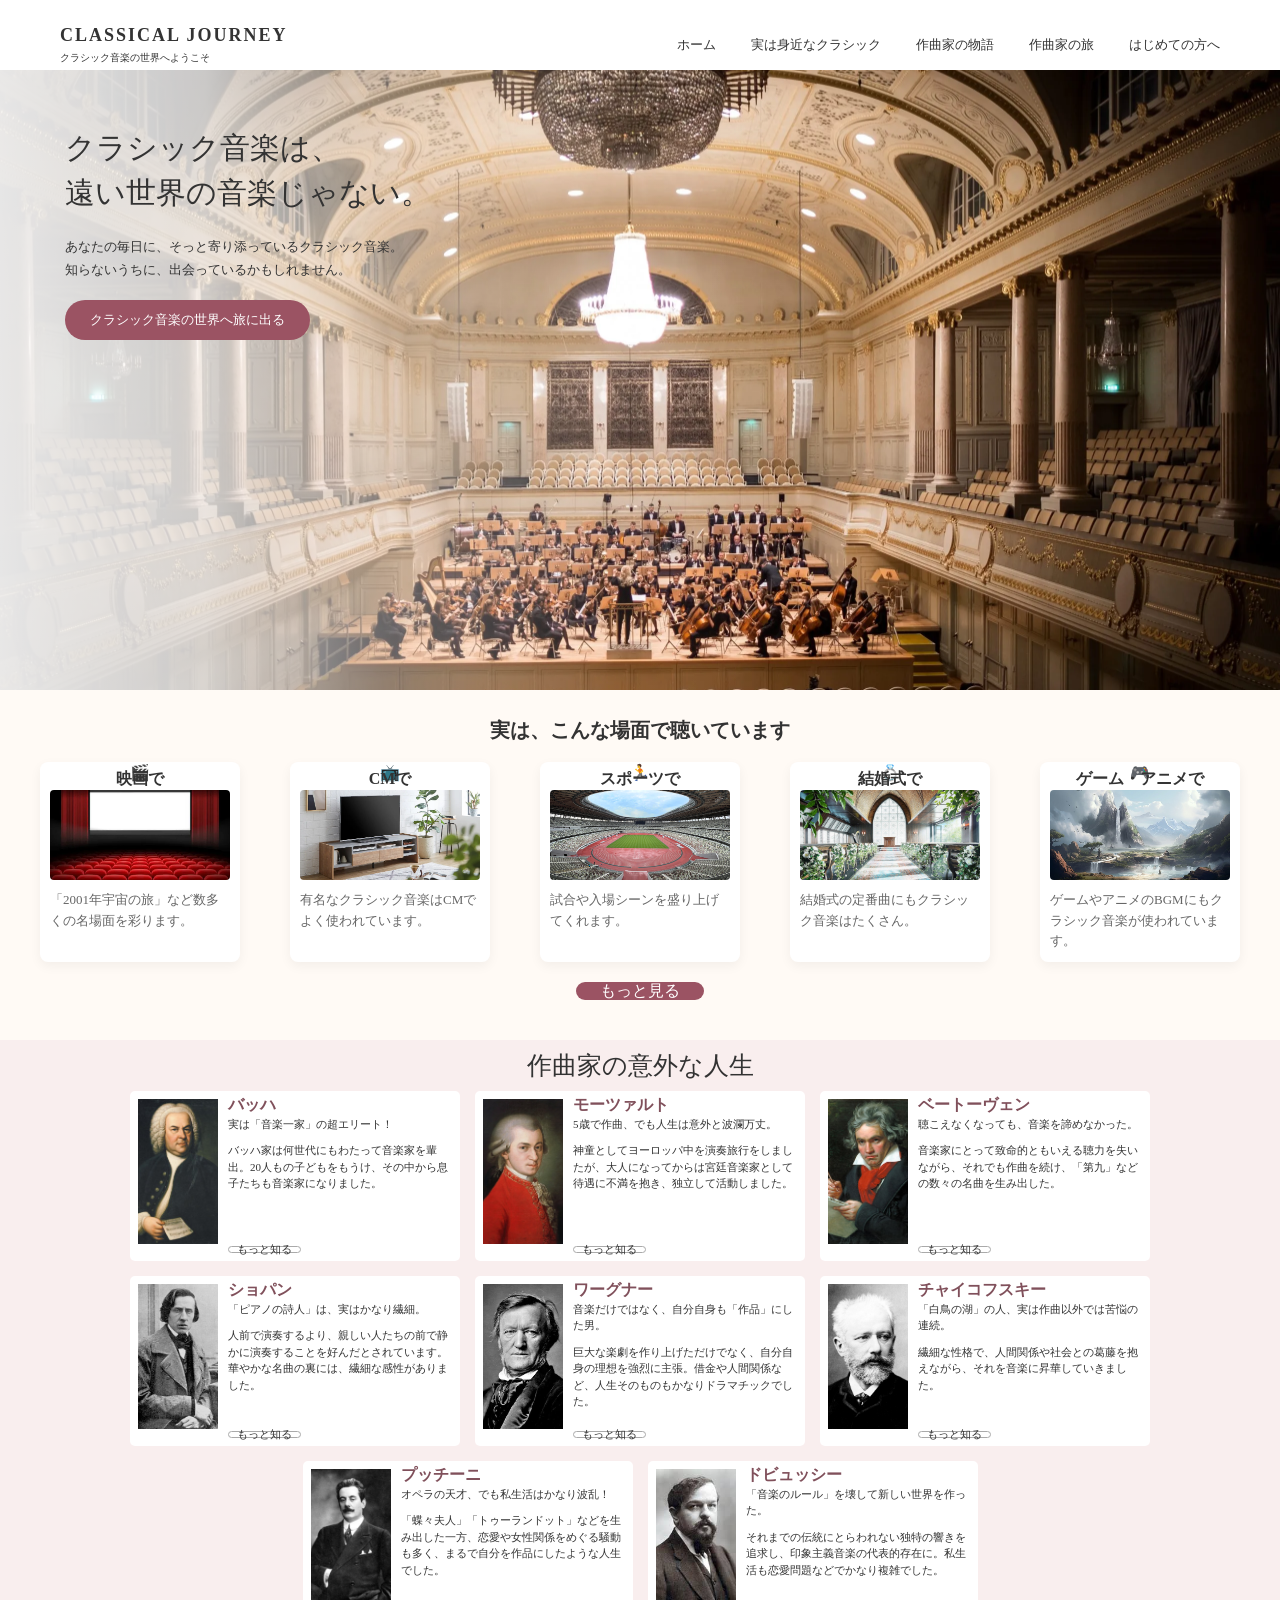
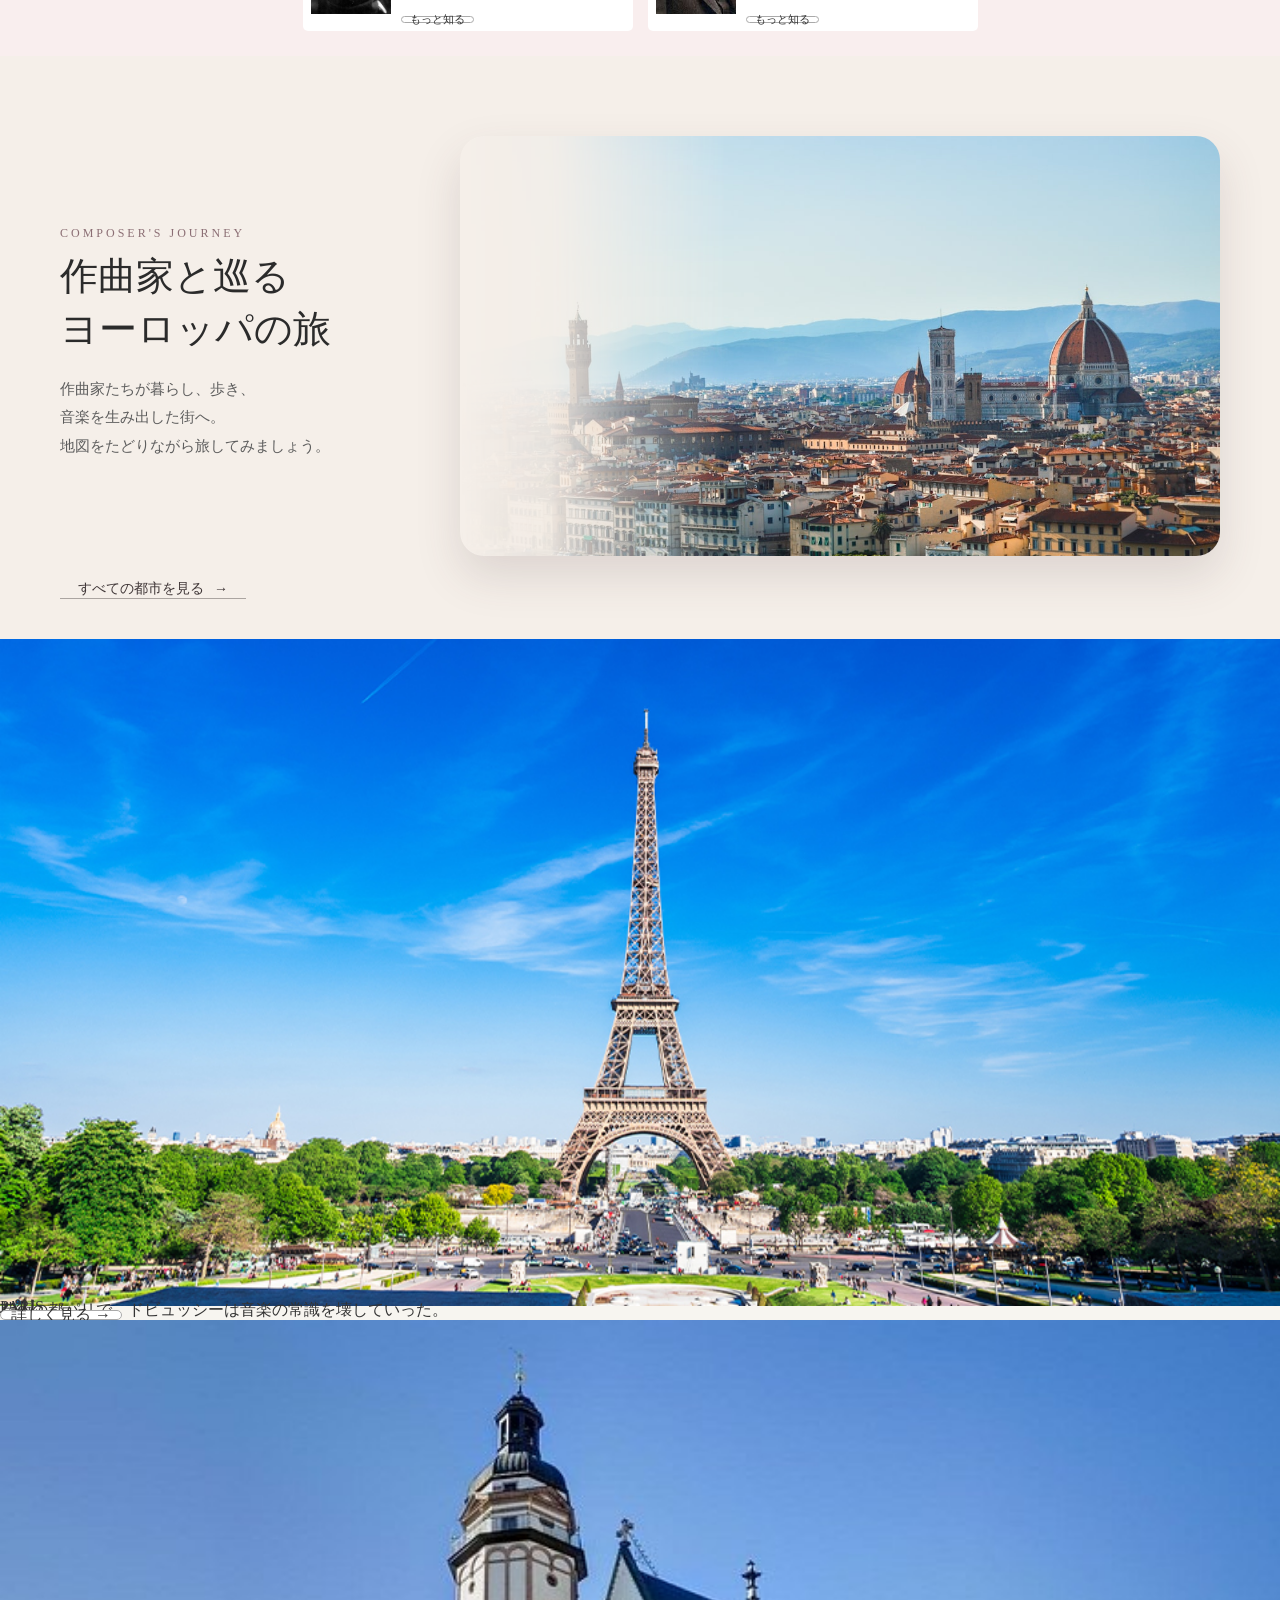
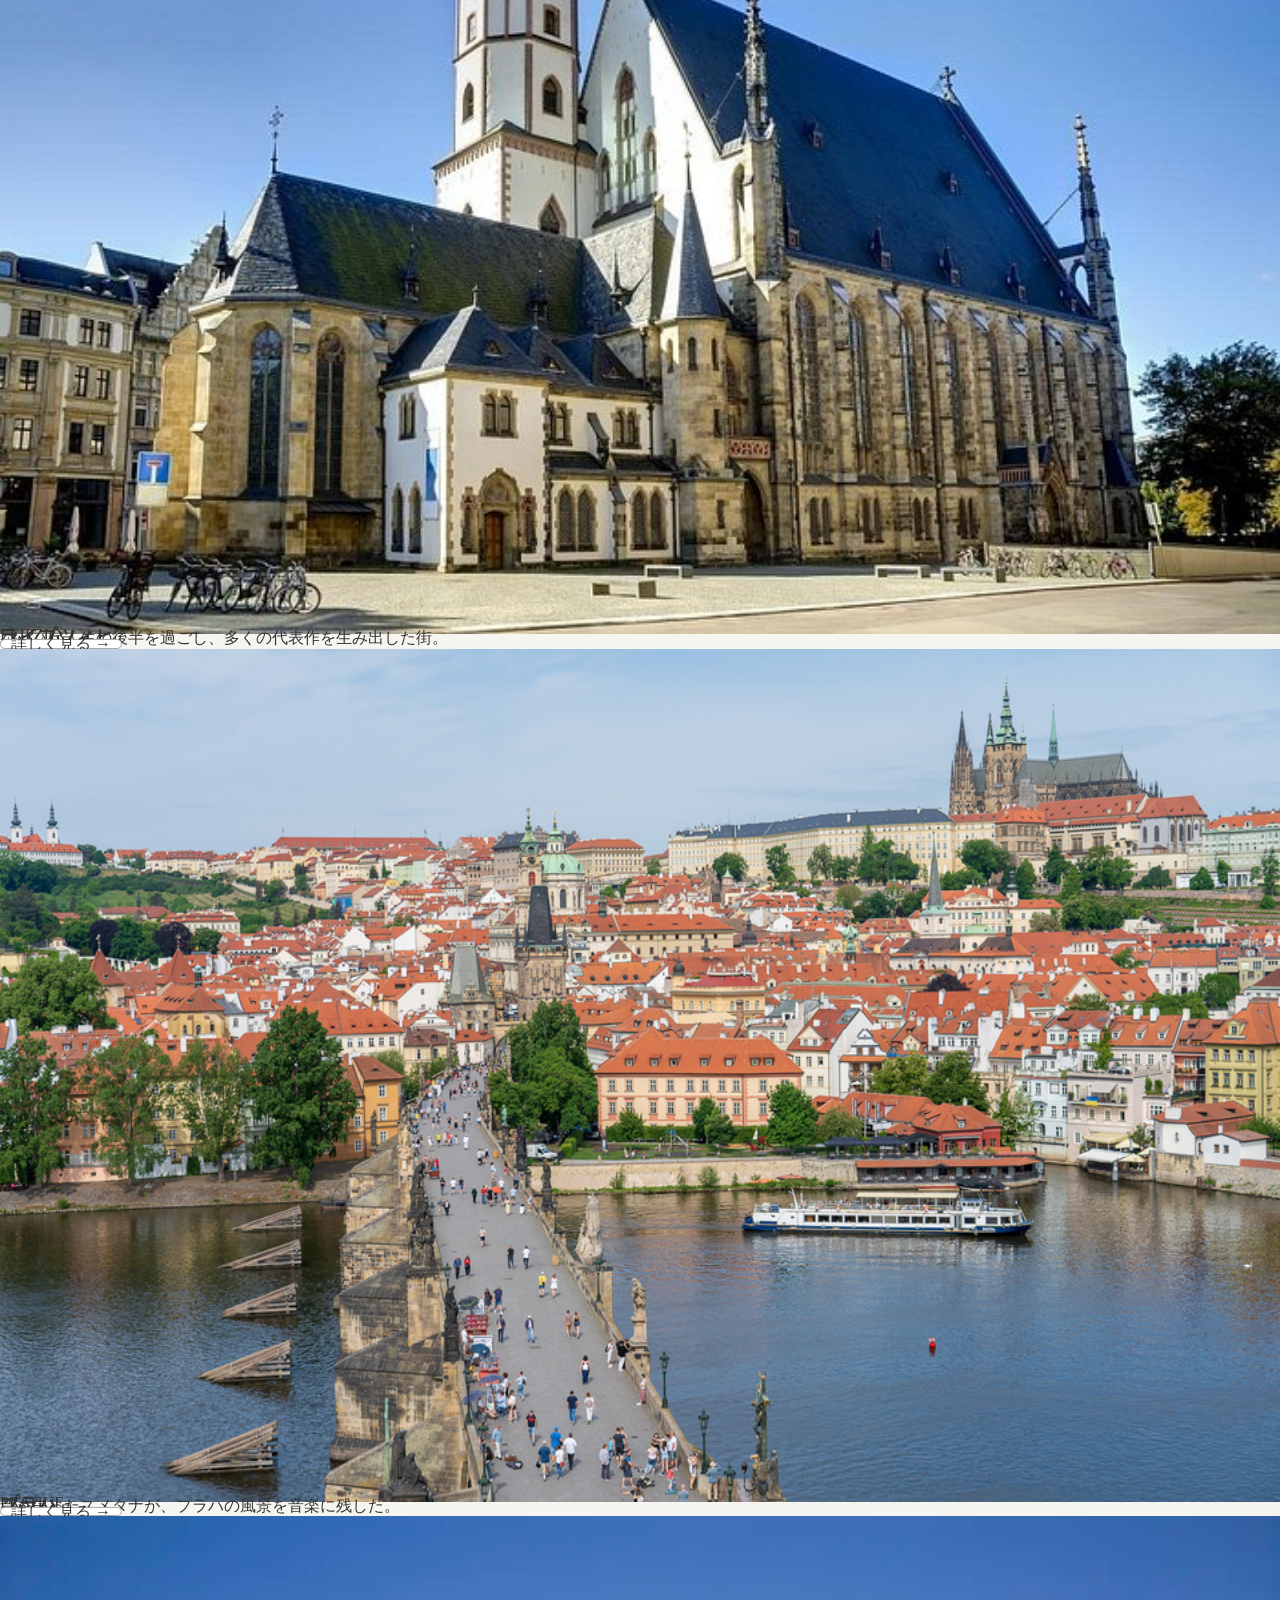
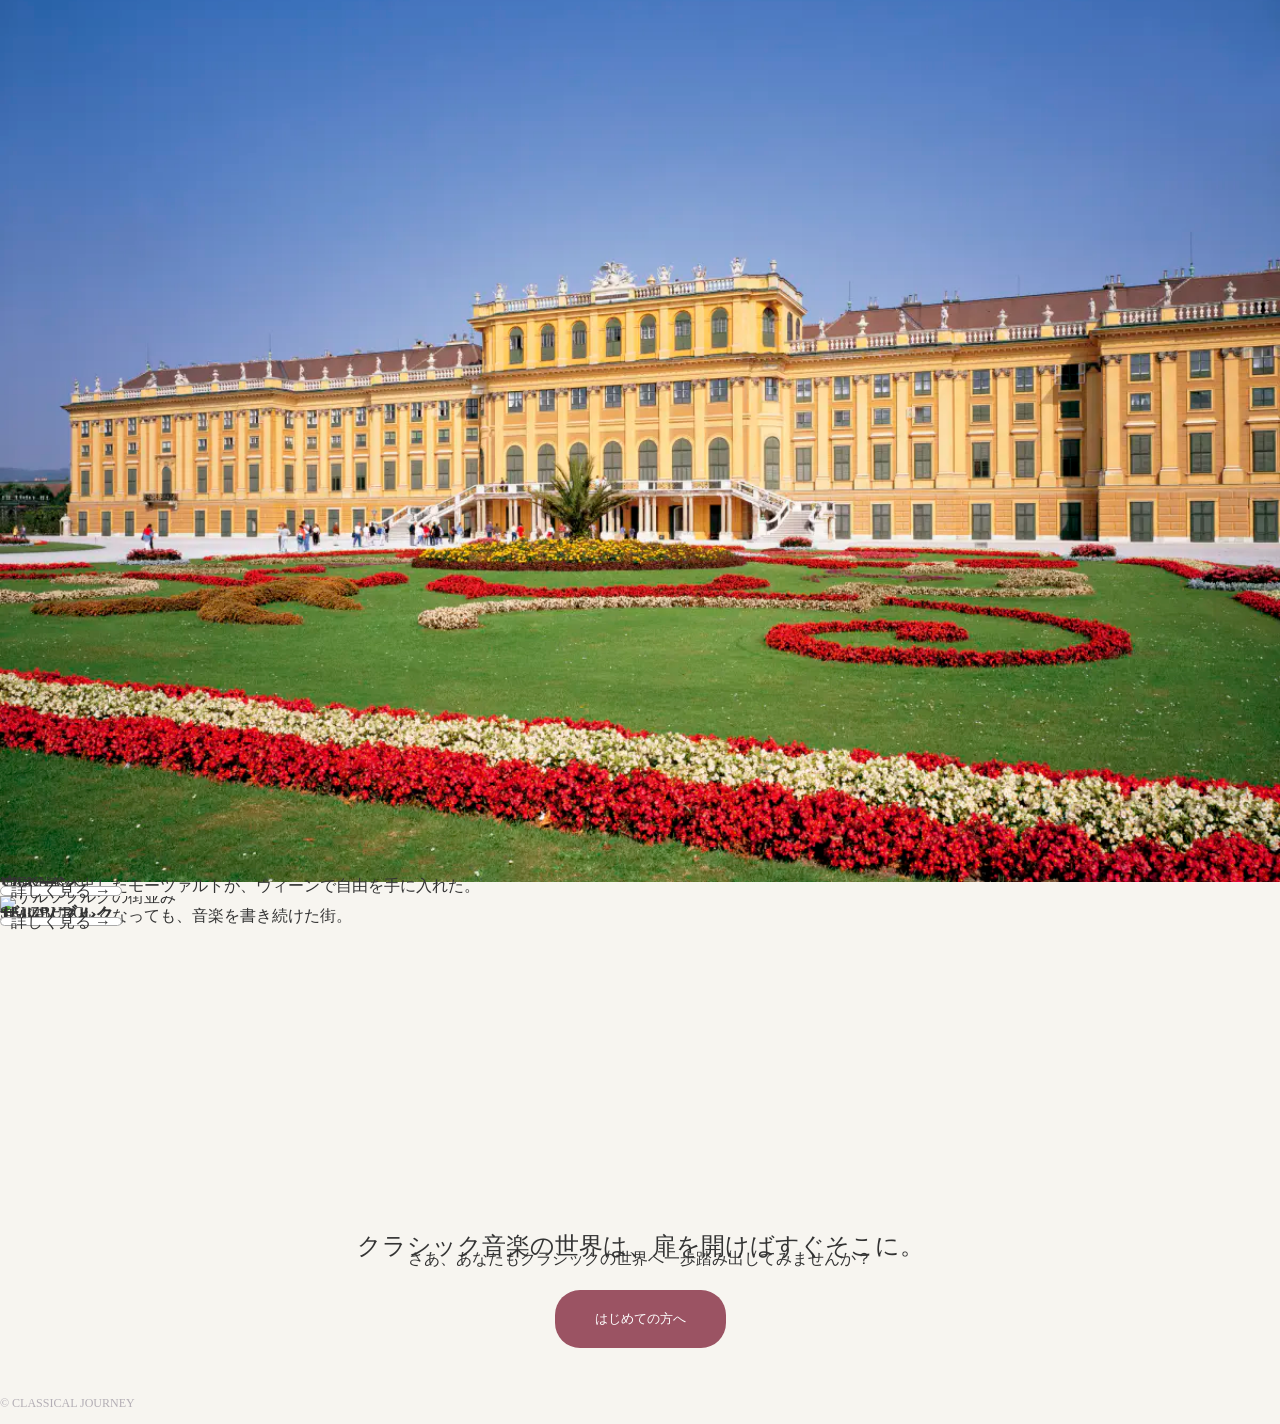
==== commit f0027604: "クラシック音楽は違う世界の音楽じゃない画像調整" ====
--- a/index.html
+++ b/index.html
@@ -34,7 +34,6 @@
         <p>あなたの毎日に、そっと寄り添っているクラシック音楽。<br>知らないうちに、出会っているかもしれません。</p>
         <button>クラシック音楽の世界へ旅に出る</button>
       </div>
-      <img src="image/orchestra.jpg" alt="クラシックのイメージ画像" class="hero-image">
     </div>
   </section>
 </main>
--- a/stylesheet.css
+++ b/stylesheet.css
@@ -62,14 +62,33 @@
 }
 
 .hero {
-  min-height: 290px;
+  position: relative;
+  min-height: 620px;
   padding: 55px 65px;
   background-image: url("image/orchestra.jpg");
   background-size: cover;
-  background-position: center;
+  background-position: center 40%;
+  background-repeat: no-repeat;
+}
+
+.hero::before {
+  content: "";
+  position: absolute;
+  inset: 0;
+  background: linear-gradient(
+    90deg,
+    rgba(255, 255, 255, 0.9) 0%,
+    rgba(255, 255, 255, 0.78) 16%,
+    rgba(255, 255, 255, 0.4) 30%,
+    rgba(255, 255, 255, 0.08) 48%,
+    rgba(255, 255, 255, 0) 62%
+  );
+  z-index: 0;
 }
 
 .hero-content {
+  position: relative;
+  z-index: 1;
   display: flex;
   align-items: center;
   gap: 30px;
@@ -77,29 +96,11 @@
 
 .hero-text {
   flex: 0 0 420px;
+  max-width: 420px;
 }
 
 .hero-image {
-  width: 920px;
-  height: 500px;
-  flex-shrink: 0;
-  object-fit: cover;
-  -webkit-mask-image: linear-gradient(
-    to left,
-    rgba(0,0,0,0) 0%,
-    rgba(0,0,0,0.15) 18%,
-    rgba(0,0,0,0.7) 35%,
-    rgba(0,0,0,1) 65%,
-    rgba(0,0,0,1) 100%
-  );
-  mask-image: linear-gradient(
-    to left,
-    rgba(0,0,0,0) 0%,
-    rgba(0,0,0,0.15) 18%,
-    rgba(0,0,0,0.7) 35%,
-    rgba(0,0,0,1) 65%,
-    rgba(0,0,0,1) 100%
-  );
+  display: none;
 }
 
 .hero-text h2 {
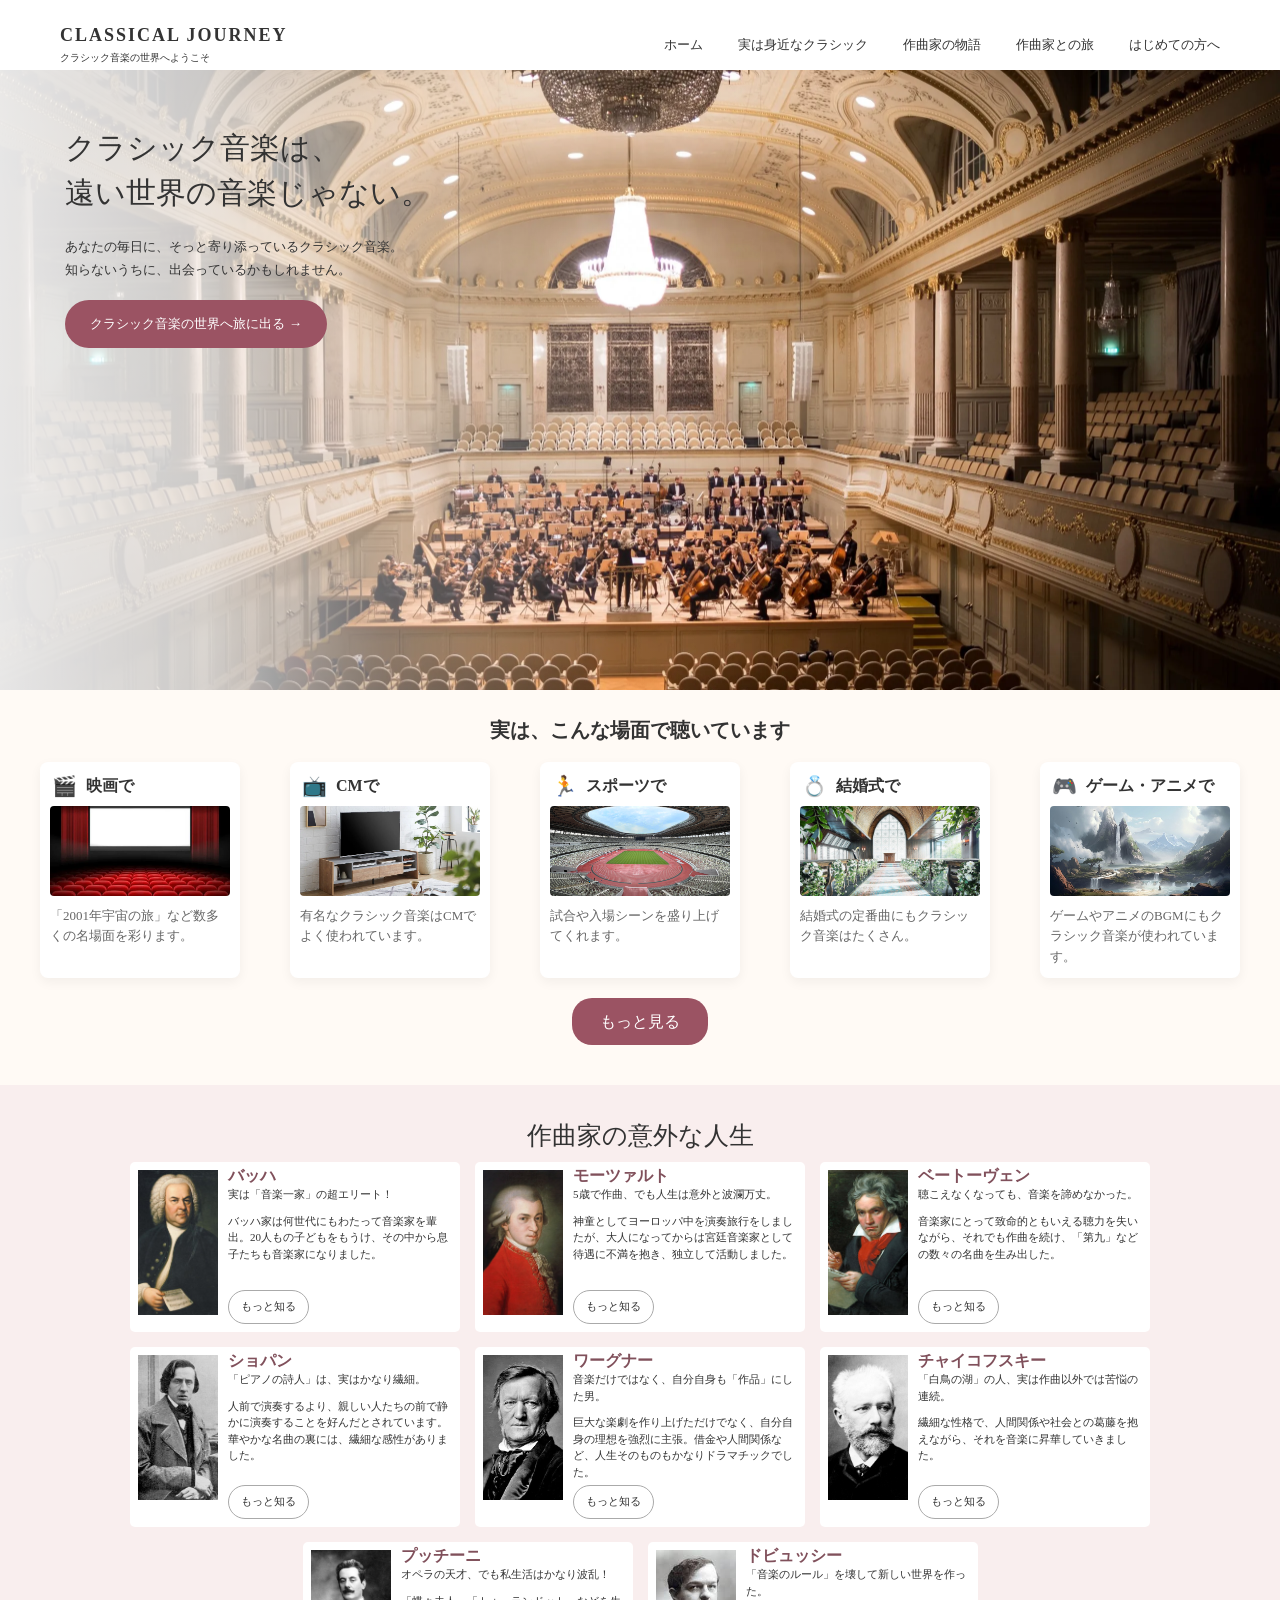
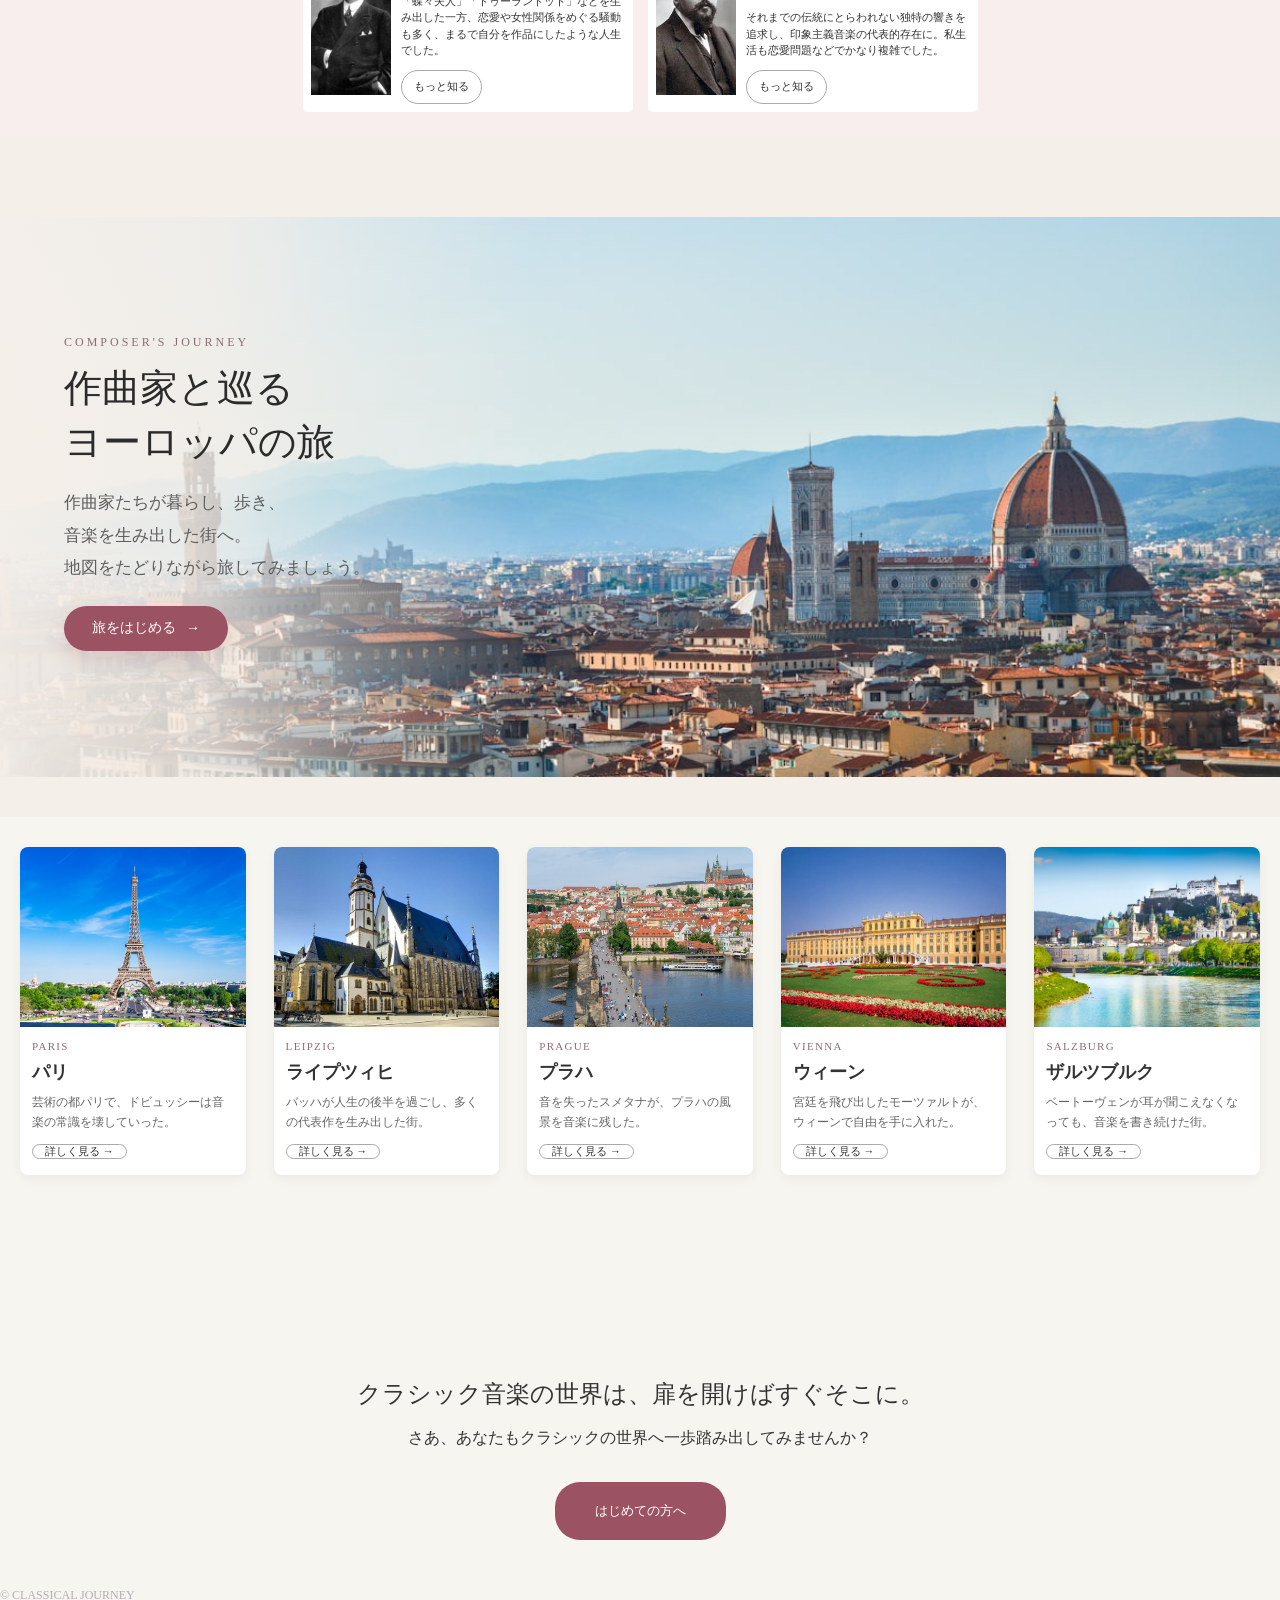
==== commit 18fda78a: "作曲家と巡るヨーロッパの旅位置変更画像挿入" ====
--- a/index.html
+++ b/index.html
@@ -20,7 +20,7 @@
       <li>ホーム</li>
       <li>実は身近なクラシック</li>
       <li>作曲家の物語</li>
-      <li>作曲家の旅</li>
+      <li>作曲家との旅</li>
       <li>はじめての方へ</li>
     </ul>
   </nav>
@@ -32,7 +32,9 @@
       <div class="hero-text">
         <h2>クラシック音楽は、<br>遠い世界の音楽じゃない。</h2>
         <p>あなたの毎日に、そっと寄り添っているクラシック音楽。<br>知らないうちに、出会っているかもしれません。</p>
-        <button>クラシック音楽の世界へ旅に出る</button>
+        <button>クラシック音楽の世界へ旅に出る
+          <span>→</span>
+        </button>
       </div>
     </div>
   </section>
@@ -42,36 +44,46 @@
   <h2 class="section-title">実は、こんな場面で聴いています</h2>
   <div class="card-container">
     <div class="scene-card">
-      <div class="card-icon">🎬</div>
-      <h3 class="card-title">映画で</h3>
+      <div class="card-header">
+        <div class="card-icon">🎬</div>
+        <h3 class="card-title">映画で</h3>
+      </div>
       <img src="image/movie.jpg" alt="映画の画像" class="card-img">
       <p class="card-text">「2001年宇宙の旅」など数多くの名場面を彩ります。</p>
     </div>
 
     <div class="scene-card">
-      <div class="card-icon">📺</div>
-      <h3 class="card-title">CMで</h3>
+      <div class="card-header">
+        <div class="card-icon">📺</div>
+        <h3 class="card-title">CMで</h3>
+      </div>
       <img src="image/cm.jpg" alt="CMの画像" class="card-img">
       <p class="card-text">有名なクラシック音楽はCMでよく使われています。</p>
     </div>
 
     <div class="scene-card">
-      <div class="card-icon">🏃</div>
-      <h3 class="card-title">スポーツで</h3>
+      <div class="card-header">
+        <div class="card-icon">🏃</div>
+        <h3 class="card-title">スポーツで</h3>
+      </div>
       <img src="image/sports.jpg" alt="スポーツの画像" class="card-img">
       <p class="card-text">試合や入場シーンを盛り上げてくれます。</p>
     </div>
 
     <div class="scene-card">
-      <div class="card-icon">💍</div>
-      <h3 class="card-title">結婚式で</h3>
+      <div class="card-header">
+        <div class="card-icon">💍</div>
+        <h3 class="card-title">結婚式で</h3>
+      </div>
       <img src="image/wedding.jpg" alt="結婚式の画像" class="card-img">
       <p class="card-text">結婚式の定番曲にもクラシック音楽はたくさん。</p>
     </div>
 
     <div class="scene-card">
-      <div class="card-icon">🎮</div>
-      <h3 class="card-title">ゲーム・アニメで</h3>
+      <div class="card-header">
+        <div class="card-icon">🎮</div>
+        <h3 class="card-title">ゲーム・アニメで</h3>
+      </div>
       <img src="image/game.jpg" alt="ゲームの画像" class="card-img">
       <p class="card-text">ゲームやアニメのBGMにもクラシック音楽が使われています。</p>
     </div>
@@ -177,6 +189,10 @@
         音楽を生み出した街へ。<br>
         地図をたどりながら旅してみましょう。
       </p>
+      <a href="#" class="all-cities">
+        旅をはじめる
+        <span>→</span>
+      </a>
     </div>
 
     <div class="journey-visual">
@@ -184,10 +200,6 @@
     </div>
   </div>
 
-  <a href="#" class="all-cities">
-    すべての都市を見る
-    <span>→</span>
-  </a>
 </section>
 
 <section class="destination-cards">
@@ -250,12 +262,14 @@
   <div class="travel-card">
     <div class="travel-image">
       <img src="image/salzburg.jpg" alt="ザルツブルクの街並み">
-      <p class="city-en">SALZBURG</p>
-      <h3>ザルツブルク</h3>
-      <p class="travel-description">耳が聞こえなくなっても、音楽を書き続けた街。</p>
-      <a href="#" class="btn">詳しく見る
-        <span>→</span>
-      </a>
+      <div class="travel-content">
+        <p class="city-en">SALZBURG</p>
+        <h3>ザルツブルク</h3>
+        <p class="travel-description">ベートーヴェンが耳が聞こえなくなっても、音楽を書き続けた街。</p>
+        <a href="#" class="btn">詳しく見る
+          <span>→</span>
+        </a>
+      </div>
     </div>
   </div>
 </section>
--- a/stylesheet.css
+++ b/stylesheet.css
@@ -67,7 +67,7 @@
   padding: 55px 65px;
   background-image: url("image/orchestra.jpg");
   background-size: cover;
-  background-position: center 40%;
+  background-position: center 56%;
   background-repeat: no-repeat;
 }
 
@@ -119,7 +119,7 @@
 .hero button {
   display: inline-block;
   margin-top: 18px;
-  padding: 11px 25px;
+  padding: 15px 25px;
   border: none;
   border-radius: 25px;
   color: white;
@@ -181,11 +181,27 @@
   margin: 10px 0;
 }
 
+.card-header {
+  display: grid;
+  grid-template-columns: 28px 1fr;
+  align-items: center;
+  justify-items: center;
+  gap: 8px;
+  margin: 4px 0 10px;
+}
+
 .card-title {
   font-size: 16px;
   font-weight: bold;
   color: #333333;
-  margin: 5px 0;
+  margin: 0;
+  justify-self: start;
+}
+
+.card-icon {
+  font-size: 20px;
+  line-height: 1;
+  justify-self: center;
 }
 
 .card-text {
@@ -202,16 +218,17 @@
 
 .more-button a {
   display: inline-block;
-  padding: 8px 24px;
+  padding: 14px 28px;
   color: white;
   background-color: #9b5363;
   border-radius: 20px;
   text-decoration: none;
   cursor: pointer;
+  line-height: 1.2;
 }
 
 .composer {
-  padding: 25px 30px;
+  padding: 50px 30px 25px;
   background-color: #f9eeee;
 }
 
@@ -249,9 +266,10 @@
 
 .composer-text .btn {
   margin-top: auto;
-  padding: 2px 8px;
+  padding: 8px 12px;
   font-size: 11px;
   width: fit-content;
+  line-height: 1.4;
 }
 
 .composer-card img {
@@ -282,25 +300,28 @@
 }
 
 .journey {
-  padding: 80px 60px 40px;
+  padding: 80px 0 40px;
   background-color: #f5efe9;
 }
 
 .journey-inner {
-  max-width: 1200px;
-  margin: 0 auto;
-  display: flex;
-  align-items: center;
-  justify-content: space-between;
-  gap: 40px;
+  max-width: 100%;
+  margin: 0;
+  display: flex;
+  align-items: center;
+  justify-content: center;
 }
 
 .journey-heading {
-  flex: 0 0 360px;
+  position: absolute;
+  left: 5%;
+  z-index: 2;
+  max-width: 420px;
+  padding-right: 20px;
 }
 
 .section-label {
-  margin: 0 0 16px;
+  margin: 0 0 18px;
   font-size: 12px;
   letter-spacing: 0.25em;
   color: #8b6e74;
@@ -308,61 +329,134 @@
 
 .journey-heading h2 {
   margin: 0 0 18px;
-  font-size: 38px;
+  font-size: clamp(28px, 3vw, 46px);
   line-height: 1.4;
   font-weight: normal;
   color: #2b2b2b;
 }
 
 .journey-introduction {
-  margin: 0;
-  font-size: 15px;
+  margin: 0 0 22px;
+  font-size: 17px;
   line-height: 1.9;
   color: #5d5d5d;
 }
 
 .journey-visual {
-  flex: 1;
   position: relative;
+  width: 100%;
   overflow: hidden;
-  border-radius: 24px;
-  box-shadow: 0 20px 45px rgba(80, 62, 67, 0.15);
+  border-radius: 0;
+  box-shadow: none;
+}
+
+.journey-visual::before {
+  content: "";
+  position: absolute;
+  inset: 0;
+  background: linear-gradient(
+    90deg,
+    rgba(245, 239, 233, 0.96) 0%,
+    rgba(245, 239, 233, 0.82) 16%,
+    rgba(245, 239, 233, 0.32) 30%,
+    rgba(245, 239, 233, 0) 42%
+  );
+  z-index: 1;
+  pointer-events: none;
 }
 
 .journey-visual img {
   display: block;
   width: 100%;
-  height: 420px;
+  height: 560px;
   object-fit: cover;
   object-position: center;
-  -webkit-mask-image: linear-gradient(
-    90deg,
-    rgba(0, 0, 0, 0) 0%,
-    rgba(0, 0, 0, 0.08) 12%,
-    rgba(0, 0, 0, 0.5) 22%,
-    rgba(0, 0, 0, 1) 35%,
-    rgba(0, 0, 0, 1) 100%
-  );
-  mask-image: linear-gradient(
-    90deg,
-    rgba(0, 0, 0, 0) 0%,
-    rgba(0, 0, 0, 0.08) 12%,
-    rgba(0, 0, 0, 0.5) 22%,
-    rgba(0, 0, 0, 1) 35%,
-    rgba(0, 0, 0, 1) 100%
-  );
+  position: relative;
+  z-index: 0;
 }
 
 .all-cities {
   display: inline-flex;
   align-items: center;
+  justify-content: center;
   gap: 10px;
-  margin: 24px auto 0;
-  padding: 8px 18px;
-  color: #3e3536;
+  margin: 0;
+  padding: 14px 28px;
+  color: #ffffff;
+  background-color: #9b5363;
+  border-radius: 999px;
   text-decoration: none;
-  border-bottom: 1px solid rgba(62, 53, 54, 0.4);
   font-size: 14px;
+  line-height: 1.2;
+  box-shadow: 0 8px 20px rgba(155, 83, 99, 0.2);
+  transition: transform 0.2s ease, box-shadow 0.2s ease;
+}
+
+.all-cities:hover {
+  transform: translateY(-1px);
+  box-shadow: 0 10px 24px rgba(155, 83, 99, 0.28);
+}
+
+.destination-cards {
+  display: flex;
+  justify-content: space-between;
+  gap: 28px;
+  max-width: 1320px;
+  margin: 30px auto 0;
+  padding: 0 20px;
+}
+
+.travel-card {
+  flex: 1 1 0;
+  min-width: 0;
+  background-color: #ffffff;
+  border-radius: 8px;
+  overflow: hidden;
+  box-shadow: 0 4px 12px rgba(0,0,0,0.05);
+}
+
+.travel-image {
+  display: flex;
+  flex-direction: column;
+  height: 100%;
+}
+
+.travel-image img {
+  width: 100%;
+  height: 180px;
+  object-fit: cover;
+}
+
+.travel-content {
+  padding: 12px 12px 16px;
+}
+
+.city-en {
+  display: block;
+  margin: 0 0 6px;
+  font-size: 11px;
+  letter-spacing: 0.12em;
+  color: #8d6d75;
+  line-height: 1.4;
+}
+
+.travel-content h3 {
+  display: block;
+  margin: 0 0 8px;
+  font-size: 18px;
+  line-height: 1.4;
+}
+
+.travel-description {
+  margin: 0 0 12px;
+  font-size: 12px;
+  line-height: 1.6;
+  color: #666666;
+}
+
+.travel-content .btn {
+  padding: 6px 12px;
+  font-size: 11px;
 }
 
 * {
@@ -479,8 +573,8 @@
 }
 .last-message {
   min-height: 160px;
-  padding: 200px 60px 25px;
-  margin-top: 120px;
+  padding: 120px 60px 25px;
+  margin-top: 80px;
   display: flex;
   flex-direction: column;
   align-items: center;
@@ -493,12 +587,14 @@
   font-size: 24px;
   font-weight: normal;
   text-align: center;
+  line-height: 1.6;
 }
 
 .last-message p {
   margin: 0;
   font-size: 16px;
   text-align: center;
+  line-height: 1.8;
 }
 
 .last-message button {
